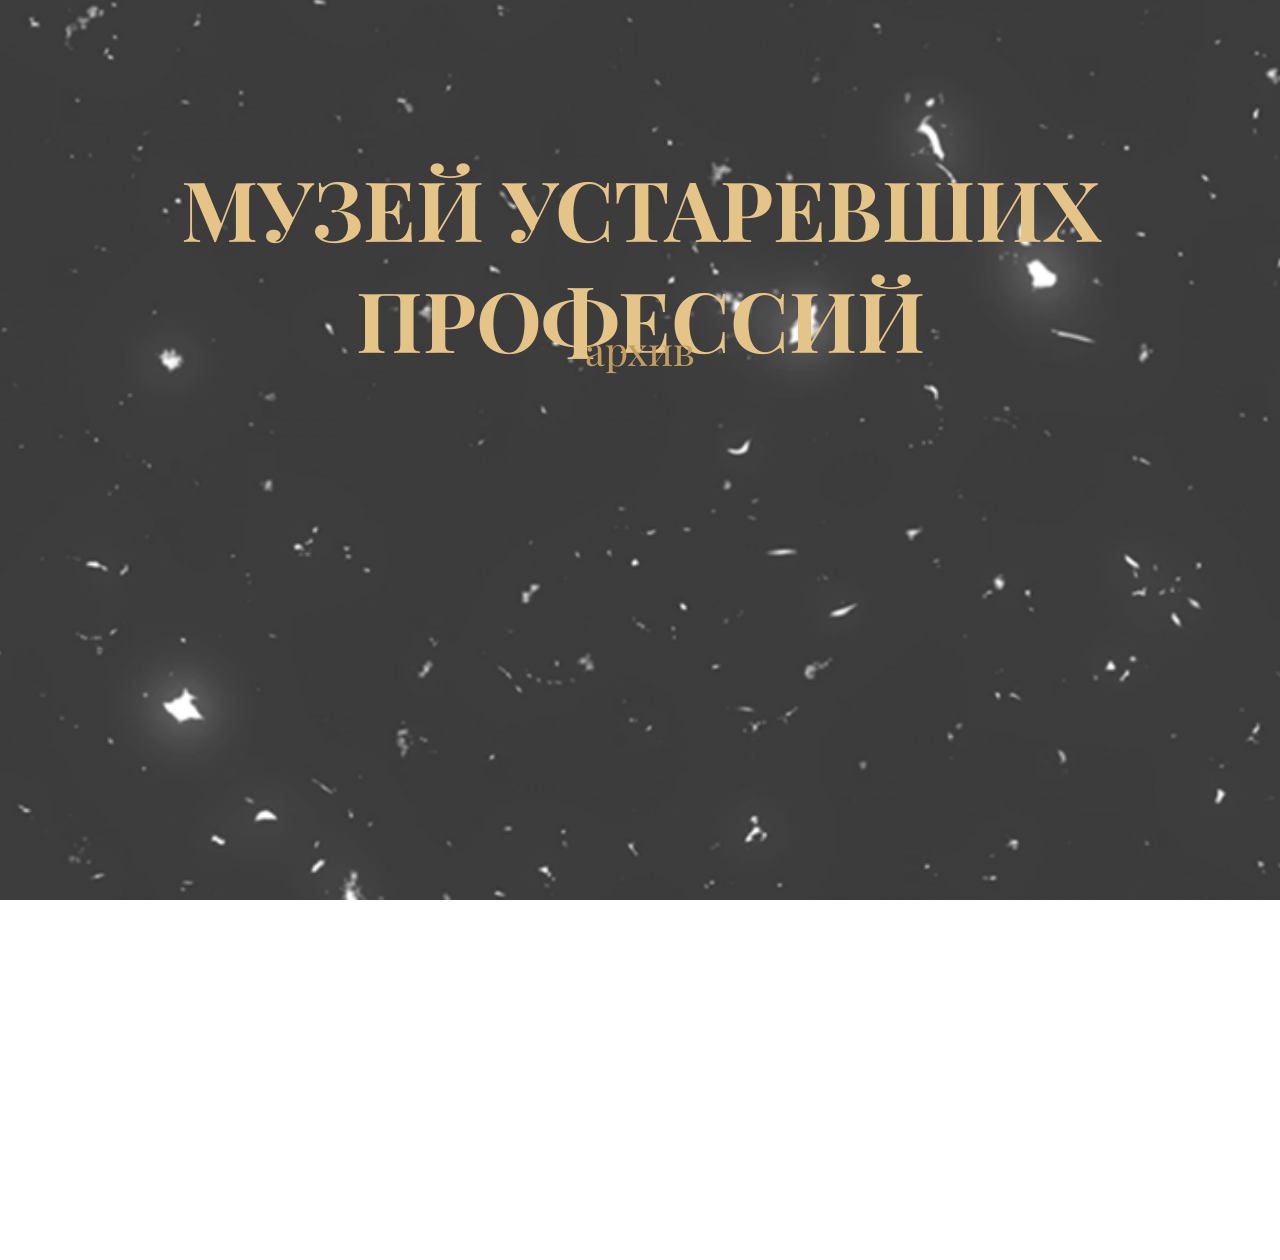
==== index.html @ 226f8fab "Add files via upload" ====
<!DOCTYPE html>
<html lang="en">
<head>
    <meta charset="UTF-8">
    <meta name="viewport" content="width=device-width, initial-scale=1.0">
    <title>МУП - Музей устаревших профессий</title>
    <link href="https://fonts.googleapis.com/css2?family=Lemon&family=Playfair+Display:ital,wght@0,400..900;1,400..900&display=swap" rel="stylesheet">
    <link rel="stylesheet" href="style.css">
</head>
<body>
        <div class="image-container">
            <img src="pomexi.png"Фото пейзажа">
            <div class="overlay"></div>
            <div class="image-text-top">МУЗЕЙ 
                УСТАРЕВШИХ ПРОФЕССИЙ<br></div>
            <div class="image-text">архив</div>
        </div>


</body>
</html>
---- style.css ----
* {
    padding: 0;
    margin: 0;
}

        body {
            margin: 0;
            min-height: 100vh;
            display: flex;
            justify-content: center;
            align-items: center;
            font-family: "Playfair Display", serif;
            background-image: url('bumaga.png');
            background-size: cover;
            background-position: center;
            background-attachment: fixed; 
            background-repeat: no-repeat;
        }

        .image-container {
            position: relative;
            display: inline-block;
            overflow: hidden;
            top: -40vh;
        }

        .image-container img {
            display: block;
            width: 100vw;
            height: 140vh;
            object-fit: cover;
            transition: transform 0.3s ease;
}



        .image-text {
            position: absolute;
            bottom: 40%;
            left: 0;
            right: 0;
            text-align: center;
            color: #C29F5F;
            font-size: 2.5rem;
            padding: 20px;
            
        }

        .image-text-top {
            position: absolute;
            top: 40%;
            left: 0;
            right: 0;
            text-align: center;
            color: #E5C488;
            font-size: 5.2rem;
            display: inline-block;
            width: fit-content;
            margin: 0 auto;
            padding: 8px 20px;
            font-weight: bold;
            
            
        }

        @keyframes fadeInUp {
            from {
                opacity: 0;
                transform: translateY(30px);
            }
            to {
                opacity: 1;
                transform: translateY(0);
            }
        }
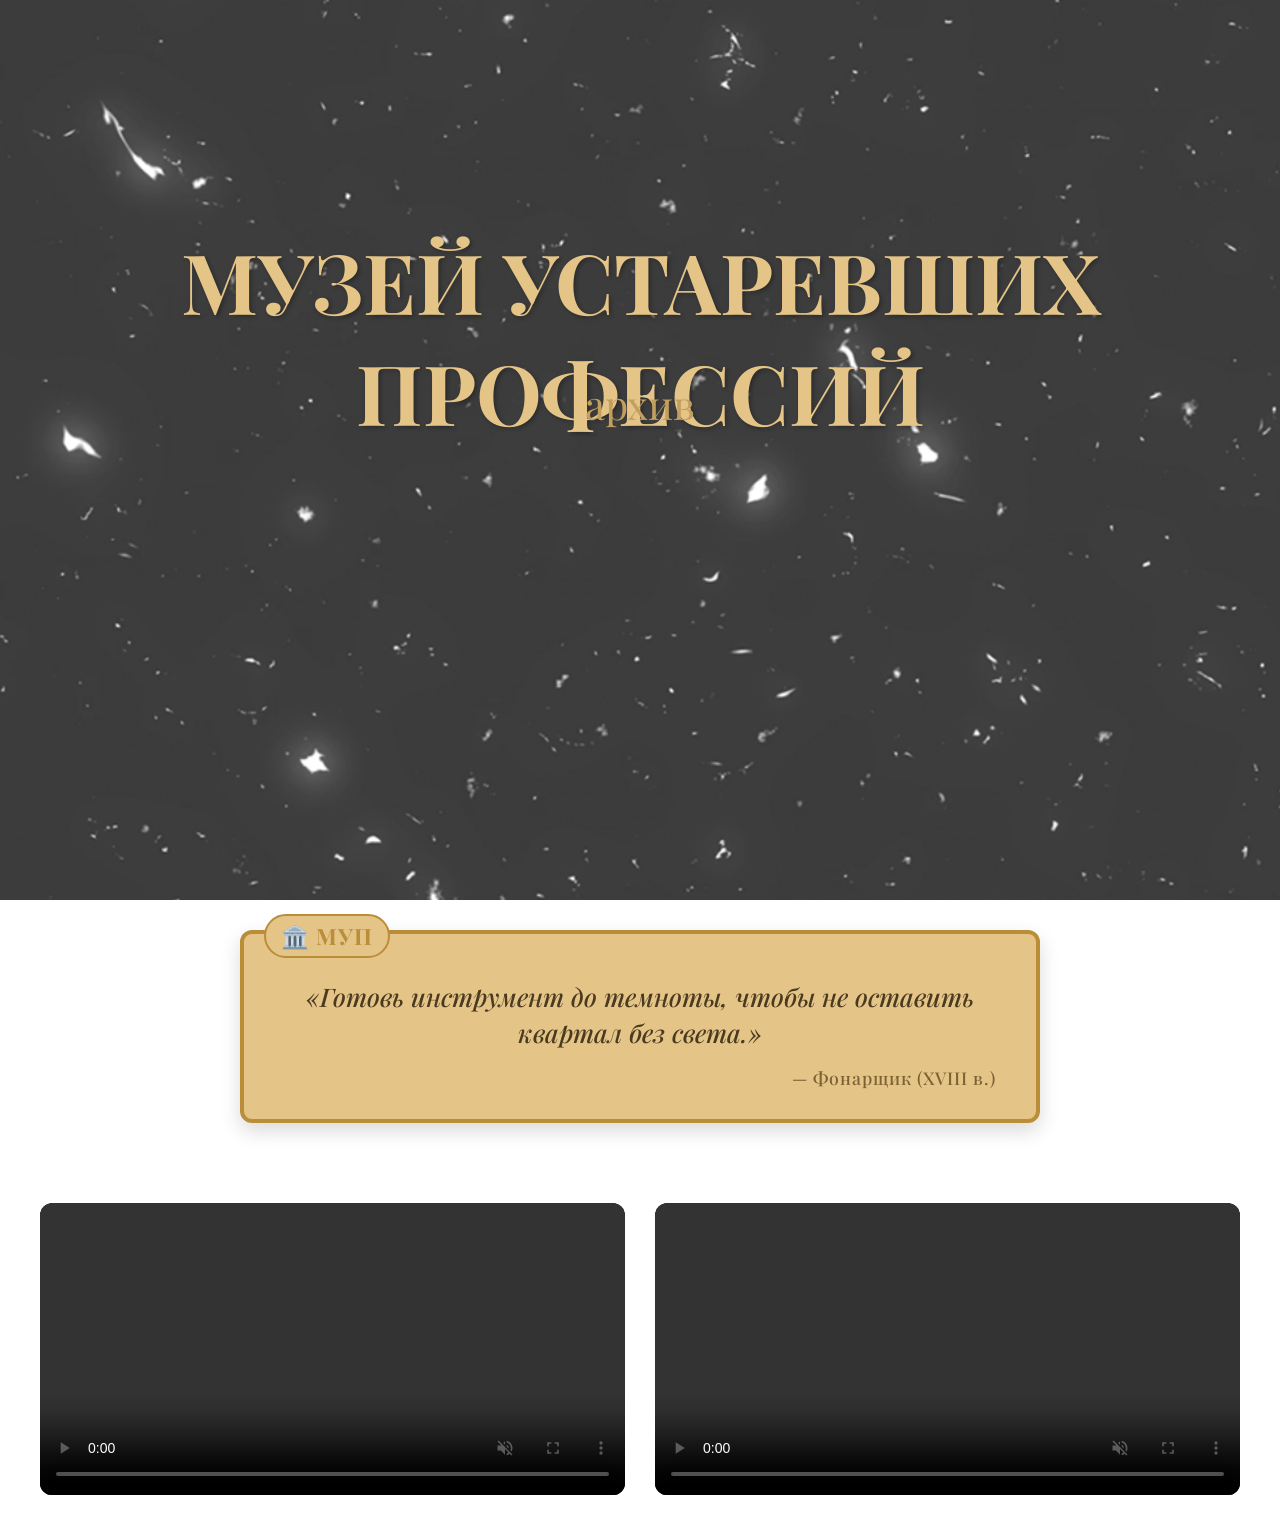
==== commit 3d955ce3: "Add files via upload 15.04" ====
--- a/index.html
+++ b/index.html
@@ -8,14 +8,40 @@
     <link rel="stylesheet" href="style.css">
 </head>
 <body>
+        <div class="main-container">
         <div class="image-container">
-            <img src="pomexi.png"Фото пейзажа">
+            <img src="pomexi.png" alt="фото помехов">
             <div class="overlay"></div>
             <div class="image-text-top">МУЗЕЙ 
                 УСТАРЕВШИХ ПРОФЕССИЙ<br></div>
             <div class="image-text">архив</div>
         </div>
 
+        <div class="quote-wrapper">
+    <div class="quote-block" id="quoteBlock">
+    <div class="quote-logo">🏛️ МУП</div>
+    <div class="quote-text" id="quoteText"></div>
+    <div class="quote-author" id="quoteAuthor"></div>
+    </div>
+        </div>
+        </div>
 
+    <div class="videos-container">
+        <div class="video-item">
+            <video controls autoplay muted loop>
+                <source src="video1.mp4" type="video/mp4">
+                Ваш браузер не поддерживает видео
+            </video>
+        </div>
+
+        <div class="video-item">
+            <video controls autoplay muted loop>
+                <source src="video2.mp4" type="video/mp4">
+                Ваш браузер не поддерживает видео
+            </video>
+        </div>
+    </div>
+
+        <script src="citata.js"></script>
 </body>
 </html>
--- a/style.css
+++ b/style.css
@@ -1,13 +1,14 @@
-* {
-    padding: 0;
-    margin: 0;
-}
+        * {
+            padding: 0;
+            margin: 0;
+            box-sizing: border-box;
+        }
 
         body {
             margin: 0;
             min-height: 100vh;
             display: flex;
-            justify-content: center;
+            flex-direction: column; 
             align-items: center;
             font-family: "Playfair Display", serif;
             background-image: url('bumaga.png');
@@ -17,50 +18,182 @@
             background-repeat: no-repeat;
         }
 
+        .content-wrapper {
+            width: 100%;
+            max-width: 1400px;
+            margin: 0 auto;
+            padding: 20px;
+        }
+
         .image-container {
             position: relative;
-            display: inline-block;
+            width: 100%;
             overflow: hidden;
-            top: -40vh;
+            margin-bottom: 20px; 
         }
 
         .image-container img {
             display: block;
-            width: 100vw;
-            height: 140vh;
+            width: 100%;
+            height: auto;
+            min-height: 100vh;
             object-fit: cover;
             transition: transform 0.3s ease;
-}
-
-
+        }
 
         .image-text {
             position: absolute;
-            bottom: 40%;
+            bottom: 50%;
             left: 0;
             right: 0;
             text-align: center;
             color: #C29F5F;
             font-size: 2.5rem;
             padding: 20px;
-            
         }
 
         .image-text-top {
             position: absolute;
-            top: 40%;
+            top: 25%;
             left: 0;
             right: 0;
             text-align: center;
             color: #E5C488;
             font-size: 5.2rem;
-            display: inline-block;
-            width: fit-content;
-            margin: 0 auto;
-            padding: 8px 20px;
             font-weight: bold;
+            text-shadow: 2px 2px 4px rgba(0,0,0,0.3);
+        }
+
+        .quote-wrapper {
+            display: flex;
+            justify-content: center;
+            align-items: center;
+            width: 100%;
+            margin: 30px auto; 
+        }
+
+        .quote-block {
+            background-color: #E5C488;
+            border: 3pt solid #BA8D39;
+            border-radius: 12px;
+            padding: 30px 40px;
+            width: 90%;
+            max-width: 800px;
+            position: relative;
+            box-shadow: 0 8px 20px rgba(0,0,0,0.15);
+            transition: all 0.3s ease;
+        }
+
+        .quote-logo {
+            position: absolute;
+            top: -20px;
+            left: 20px;
+            background-color: #E5C488;
+            padding: 5px 15px;
+            border-radius: 30px;
+            font-size: 1.4rem;
+            font-weight: bold;
+            color: #BA8D39;
+            font-family: "Playfair Display", serif;
+            letter-spacing: 1px;
+            border: 2pt solid #BA8D39;
+            white-space: nowrap;
+        }
+
+        .quote-text {
+            font-size: 1.6rem;
+            line-height: 1.4;
+            color: #4a3a1f;
+            text-align: center;
+            font-style: italic;
+            font-weight: 500;
+            margin: 15px 0 10px 0;
+            font-family: "Playfair Display", serif;
+        }
+
+        .quote-author {
+            text-align: right;
+            font-size: 1.1rem;
+            color: #7a6233;
+            margin-top: 15px;
+            font-weight: 500;
+            letter-spacing: 1px;
+        }
+
+        .videos-container {
+            display: flex;
+            gap: 30px;
+            justify-content: center;
+            margin: 50px auto 40px;
+            width: 100%;
+            max-width: 1200px;
+            flex-wrap: wrap;
+        }
+
+        .video-item {
+            flex: 1;
+            min-width: 280px;
+            background: rgba(0,0,0,0.05);
+            border-radius: 12px;
+            overflow: hidden;
+            backdrop-filter: blur(2px);
+            transition: transform 0.3s ease;
+        }
+
+        .video-item:hover {
+            transform: translateY(-5px);
+        }
+
+        .video-item video {
+            width: 100%;
+            height: auto;
+            display: block;
+            border-radius: 12px 12px 0 0;
+            background: #000;
+        }
+
+        .video-caption {
+            text-align: center;
+            padding: 12px;
+            font-size: 1rem;
+            color: #4a3a1f;
+            background: rgba(229, 196, 136, 0.3);
+            font-weight: 500;
+            border-top: 1px solid #BA8D39;
+        }
+
+        @media (max-width: 768px) {
+            .image-text-top {
+                font-size: 2.5rem;
+                top: 20%;
+            }
+            .image-text {
+                font-size: 1.5rem;
+                bottom: 15%;
+            }
+            .quote-block {
+                padding: 25px 20px;
+                width: 95%;
+            }
+            .quote-text {
+                font-size: 1.2rem;
+            }
+            .quote-logo {
+                font-size: 1rem;
+                top: -15px;
+                left: 15px;
+                padding: 3px 10px;
+            }
             
+            .videos-container {
+                flex-direction: column;
+                gap: 20px;
+                margin: 30px auto;
+            }
             
+            .video-item {
+                min-width: auto;
+            }
         }
 
         @keyframes fadeInUp {
@@ -72,5 +205,4 @@
                 opacity: 1;
                 transform: translateY(0);
             }
-        }
-      +        }
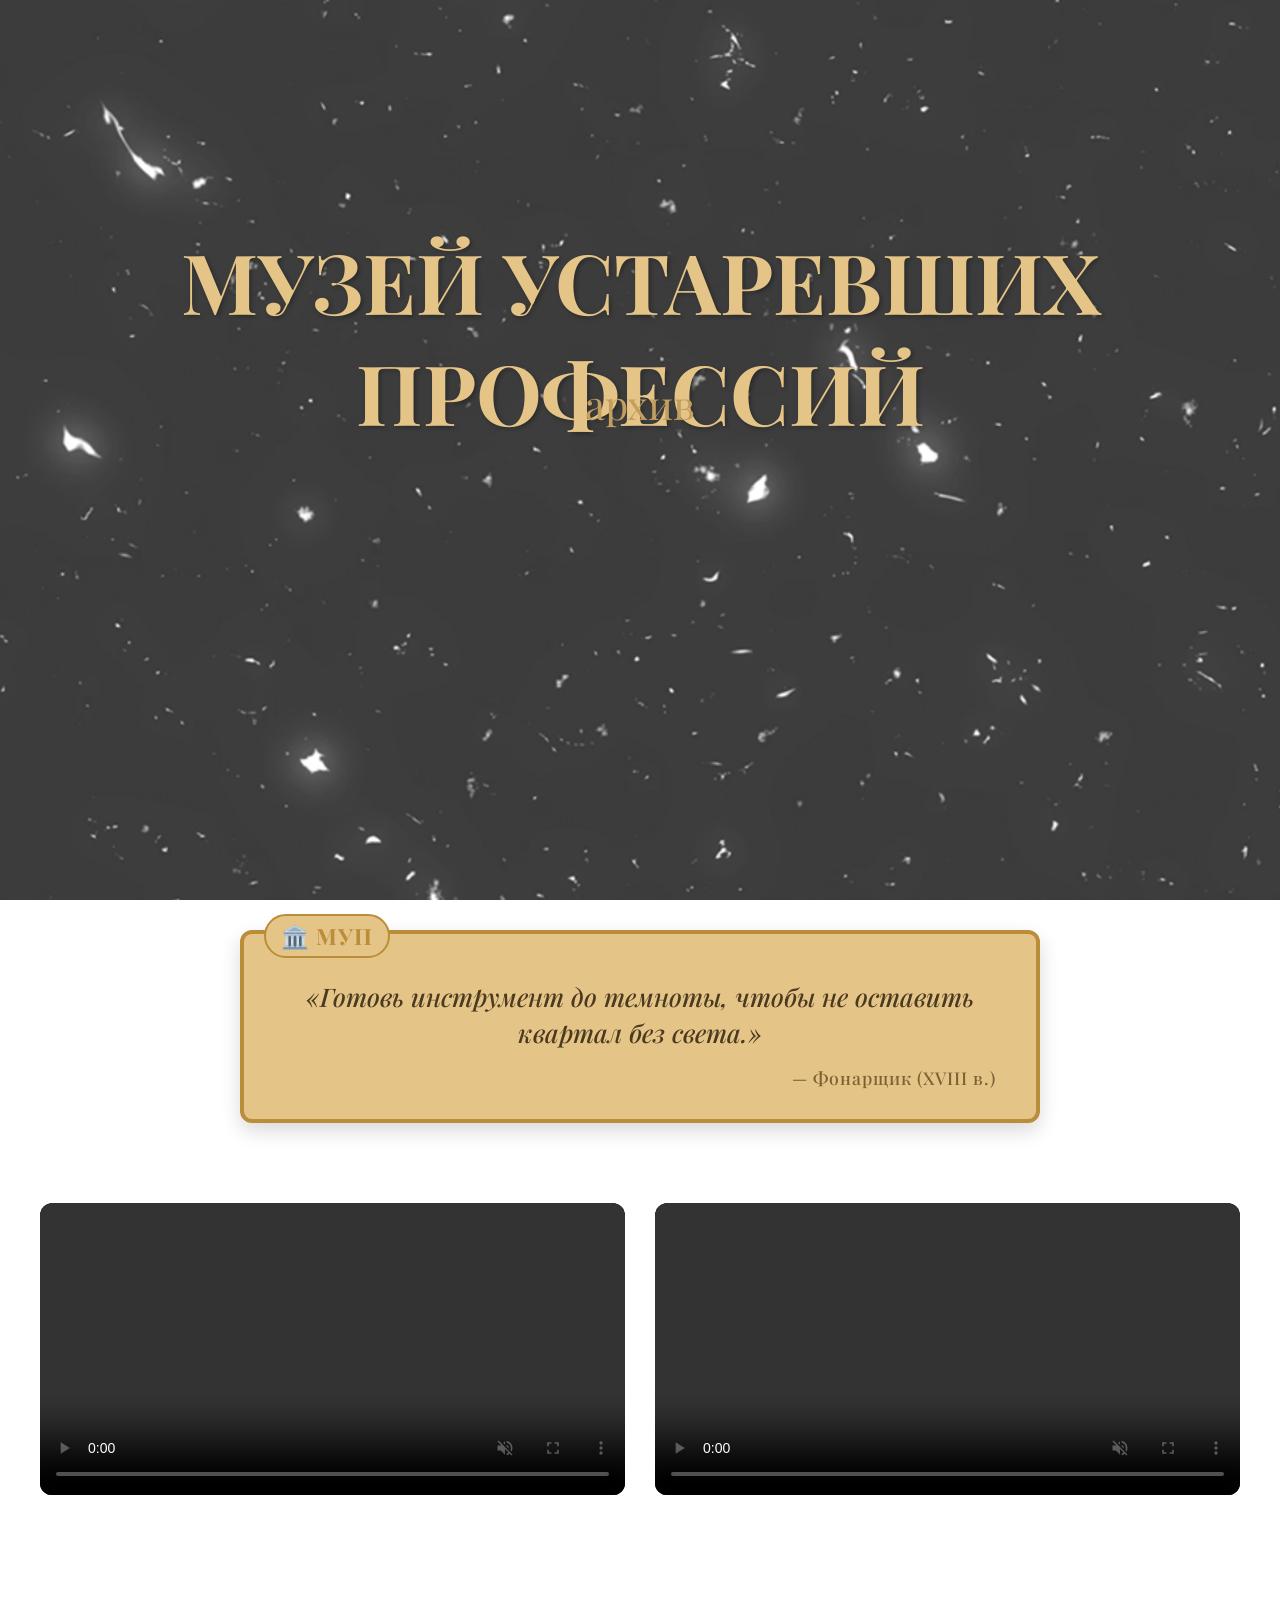
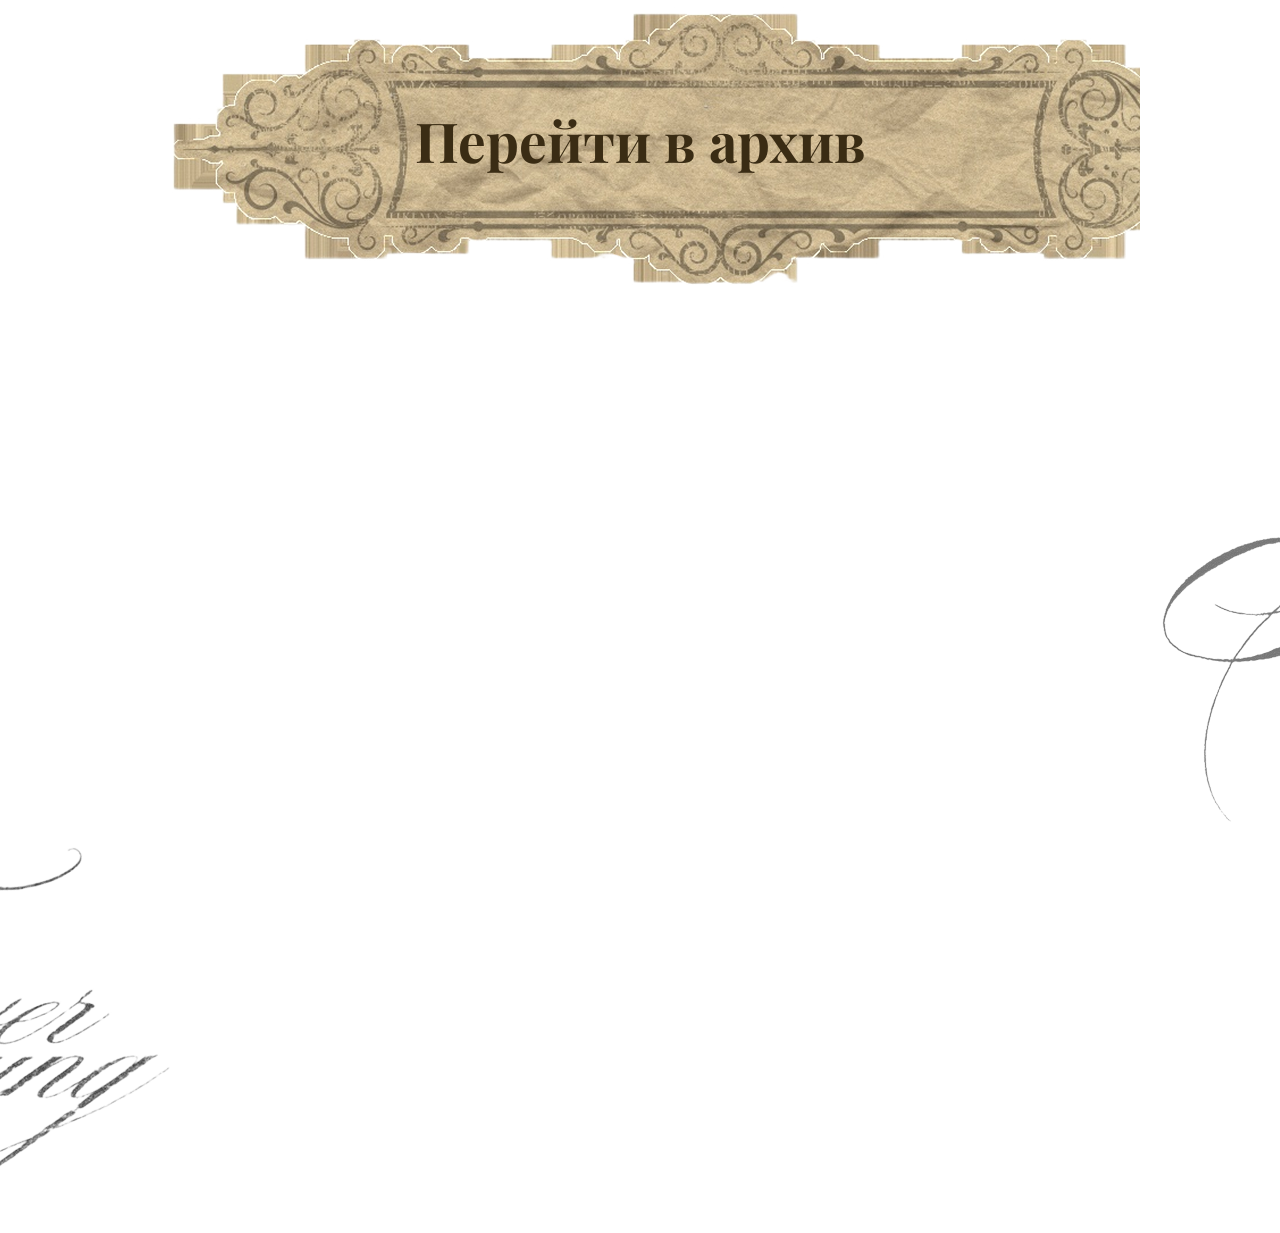
==== commit f574c256: "Add files via upload" ====
--- a/index.html
+++ b/index.html
@@ -30,18 +30,21 @@
         <div class="video-item">
             <video controls autoplay muted loop>
                 <source src="video1.mp4" type="video/mp4">
-                Ваш браузер не поддерживает видео
             </video>
         </div>
 
         <div class="video-item">
             <video controls autoplay muted loop>
                 <source src="video2.mp4" type="video/mp4">
-                Ваш браузер не поддерживает видео
             </video>
         </div>
     </div>
 
+    <button type="button" class="button1"><h1>Перейти в архив</h1></button>
+
+    <img src="soul.png" alt="надпись Soul" class="soul">
+      <img src="FY.png" alt="надпись Forever Young" class="FY">
+
         <script src="citata.js"></script>
 </body>
 </html>
--- a/style.css
+++ b/style.css
@@ -205,4 +205,33 @@
                 opacity: 1;
                 transform: translateY(0);
             }
+        }
+
+        .button1 {
+            background-image: url('knopka1.png');
+            display: flex;
+            justify-content: center;
+            align-items: center;
+            width: 111vh;
+            height: 400px;
+            margin: 30px auto; 
+            border: none;
+            background-color: #ba8d3900;
+        }
+
+        .button1 h1 {
+            font-size: 55px;
+            font-family: "Playfair Display", serif;
+            margin-bottom: 50px;
+            color: #3A2C14;
+        }
+
+        .soul {
+        position: relative;
+        left: 20cm;   
+        }
+
+        .FY {
+         position: relative;
+        right: 20cm;    
         }
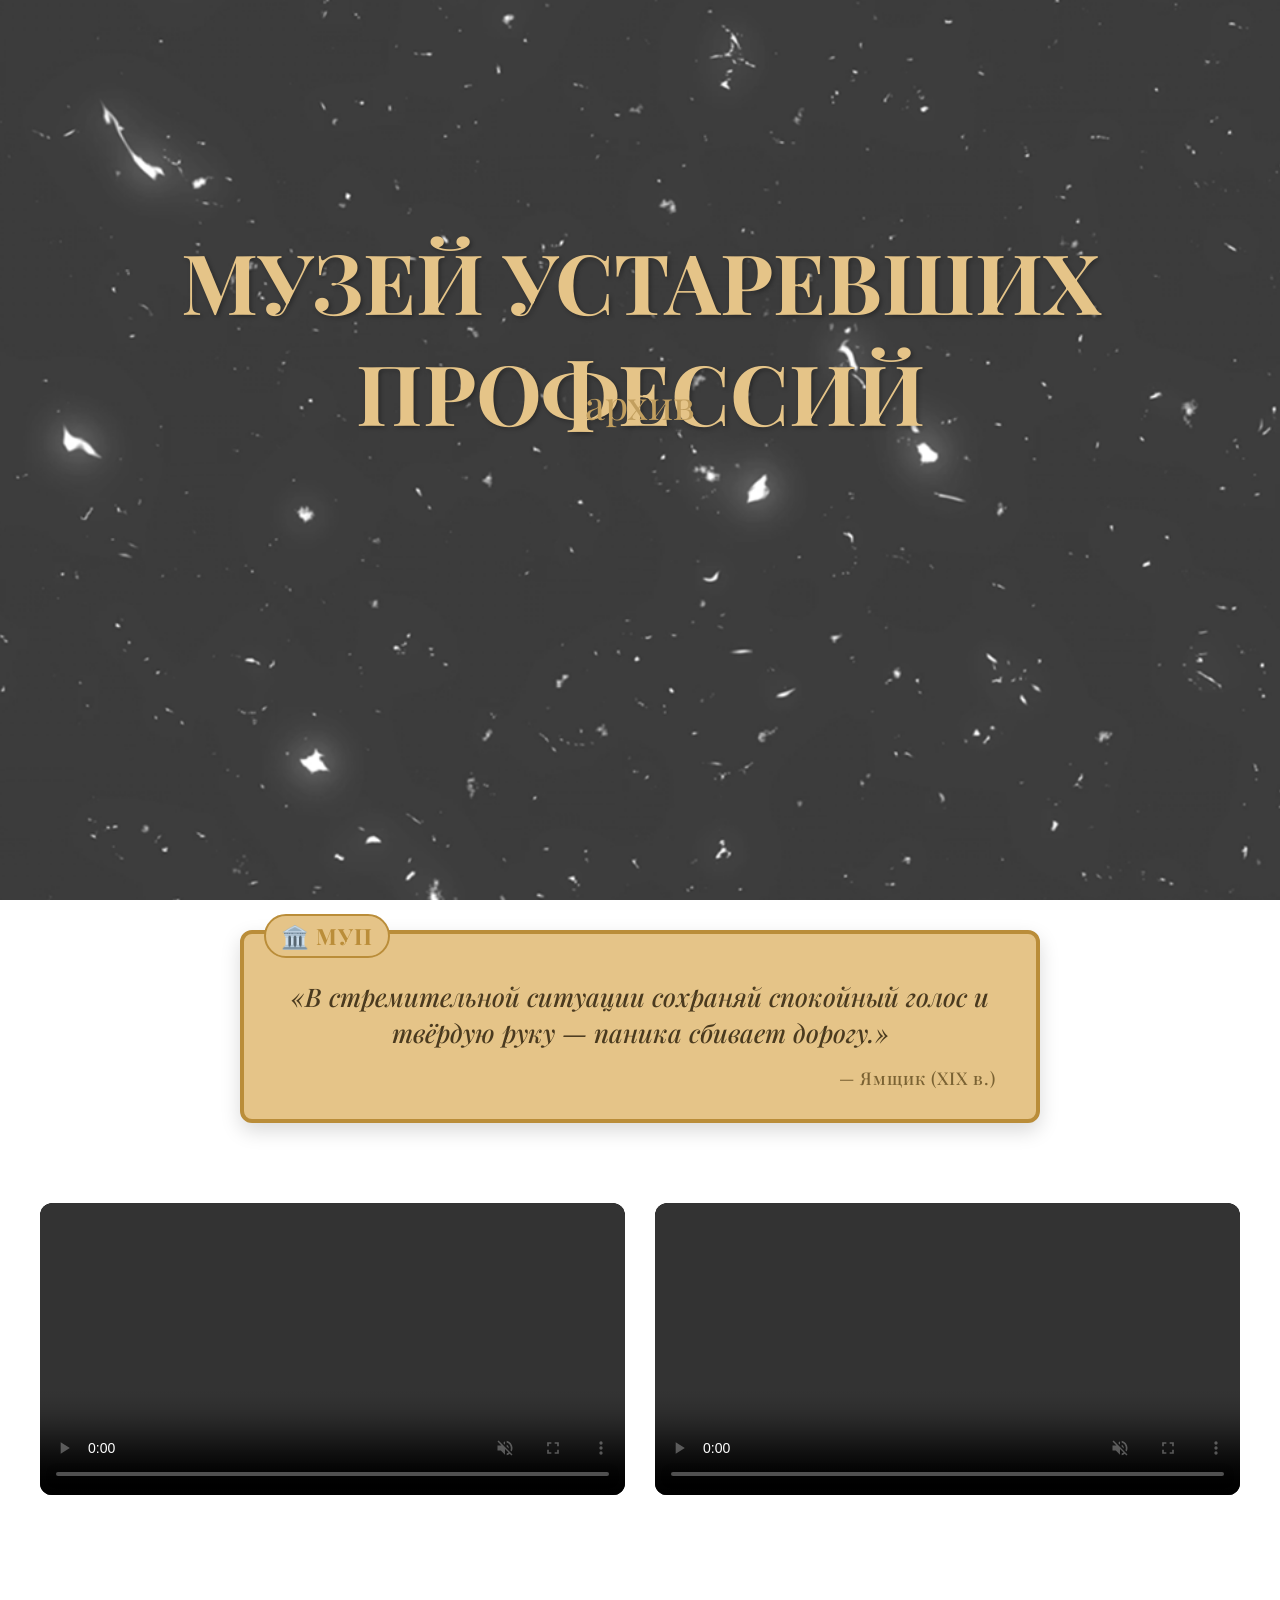
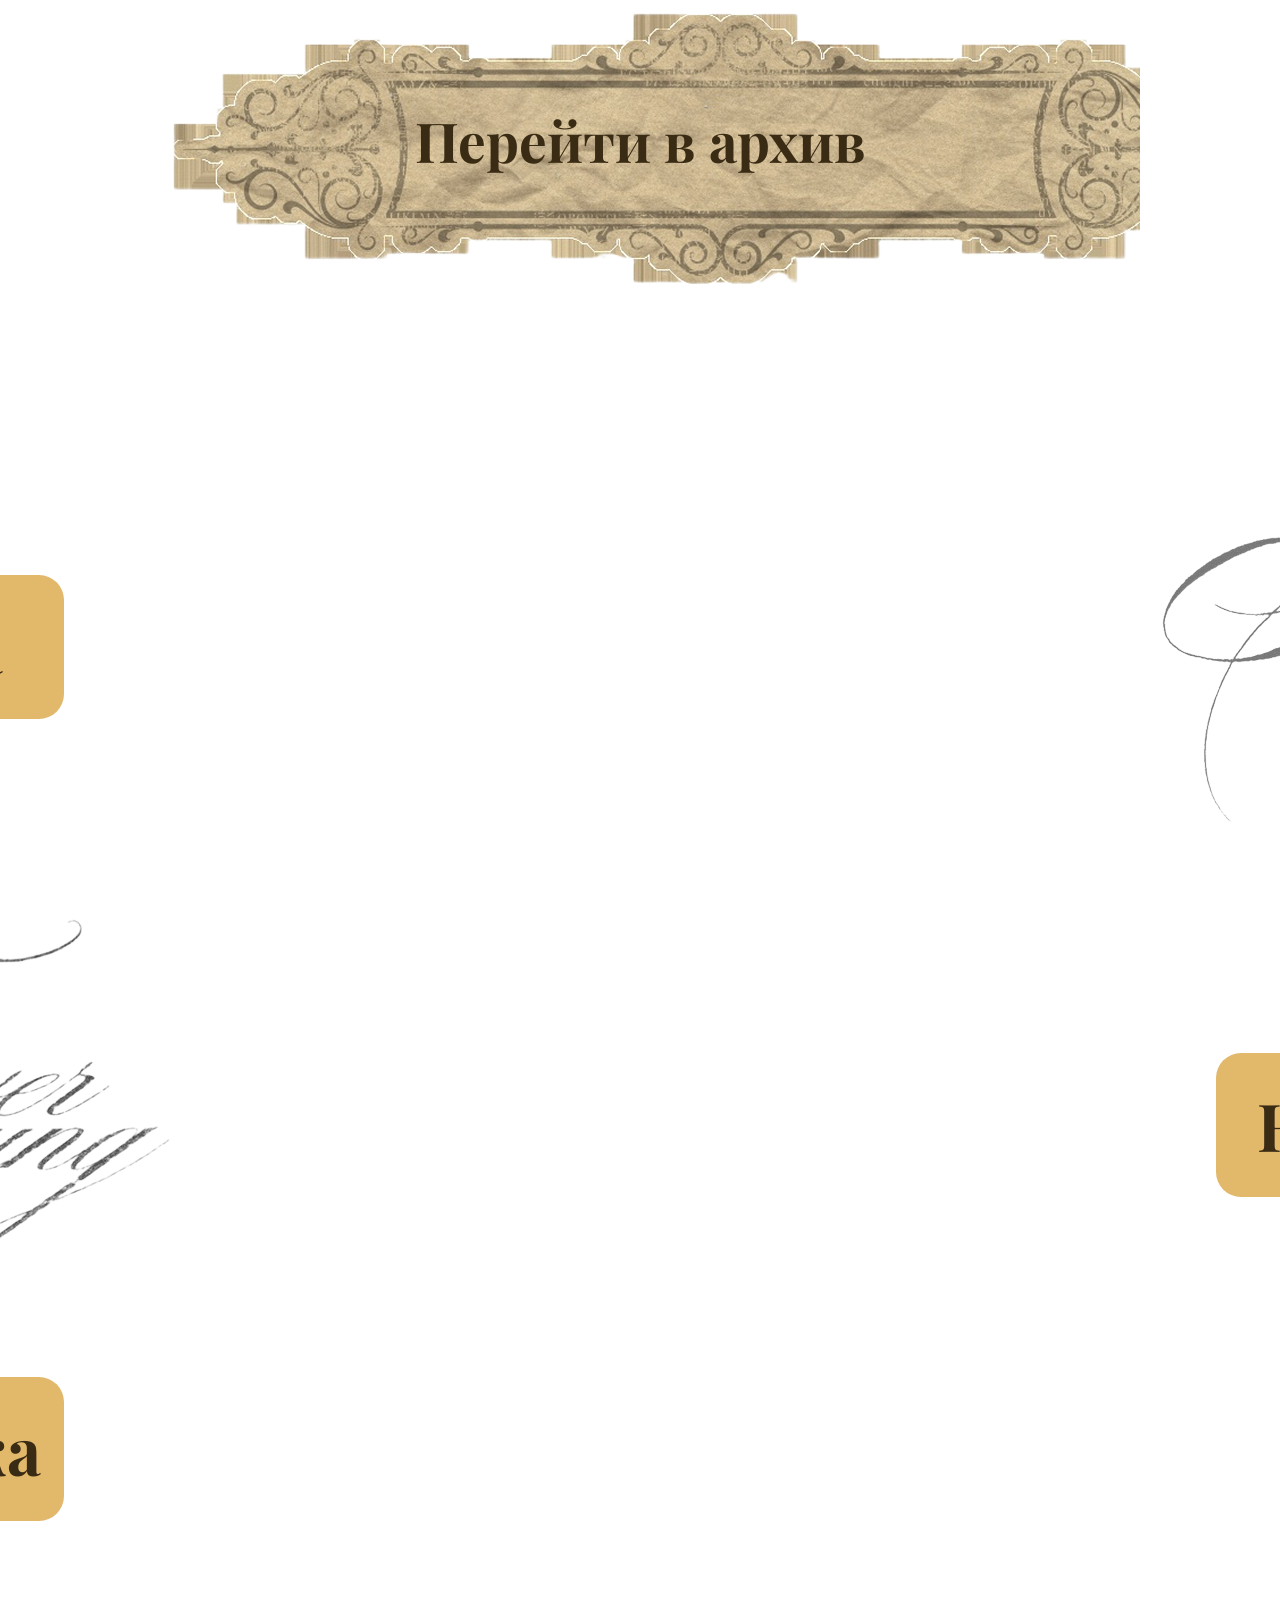
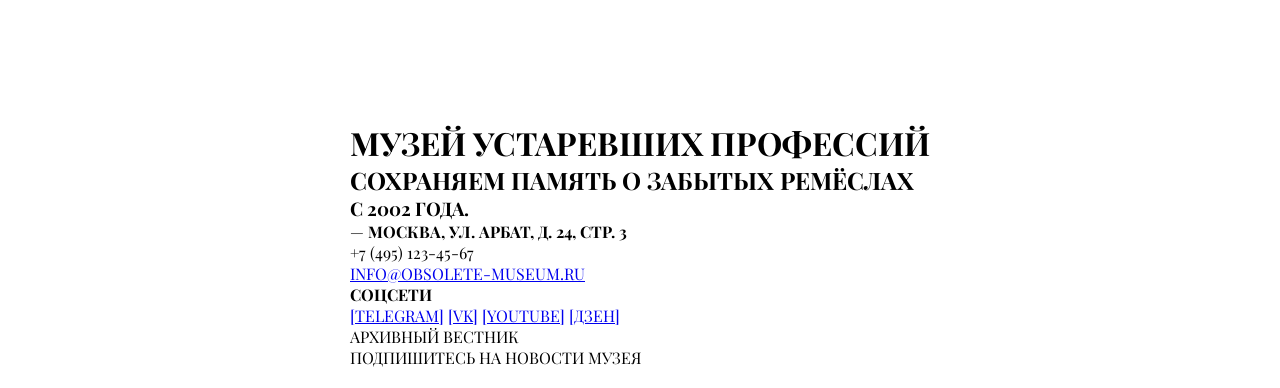
==== commit aa81f4b1: "Add files via upload" ====
--- a/index.html
+++ b/index.html
@@ -43,8 +43,51 @@
     <button type="button" class="button1"><h1>Перейти в архив</h1></button>
 
     <img src="soul.png" alt="надпись Soul" class="soul">
-      <img src="FY.png" alt="надпись Forever Young" class="FY">
+    <button type="button" class="button2"><h1>Афиша</h1></button>
+    <img src="FY.png" alt="надпись Forever Young" class="FY">
+    <button type="button" class="button3"><h1>Новости</h1></button>
+    <button type="button" class="button4"><h1>Подписка</h1></button>
 
-        <script src="citata.js"></script>
+    <footer>
+     <div class="museum-hero">
+    <div class="content-wrapper">
+      <div class="columns-layout">
+  
+        <div class="col-left">
+          <h1>МУЗЕЙ УСТАРЕВШИХ ПРОФЕССИЙ</h1>
+          <h2>СОХРАНЯЕМ ПАМЯТЬ О ЗАБЫТЫХ РЕМЁСЛАХ</h2>
+          <h3>С 2002 ГОДА.</h3>
+          
+          <div class="contact-block">
+
+            <div class="contact-item addr-line">
+              <span class="addr-dash">—</span> 
+              <strong class="addr-bold">МОСКВА, УЛ. АРБАТ, Д. 24, СТР. 3</strong>
+            </div>
+            <div class="contact-item">+7 (495) 123-45-67</div>
+            <div class="contact-item">
+              <a href="mailto:INFO@OBSOLETE-MUSEUM.RU">INFO@OBSOLETE-MUSEUM.RU</a>
+            </div>
+          </div>
+
+        <div class="col-right">
+          <h4>СОЦСЕТИ</h4>
+          <div class="social-grid">
+            <a href="#" class="social-link">[TELEGRAM]</a>
+            <a href="#" class="social-link">[VK]</a>
+            <a href="#" class="social-link">[YOUTUBE]</a>
+            <a href="#" class="social-link">[ДЗЕН]</a>
+          </div>
+          
+          <div class="archive-block">
+            <div class="archive-title">АРХИВНЫЙ ВЕСТНИК</div>
+            <div class="subscribe-text">ПОДПИШИТЕСЬ НА НОВОСТИ МУЗЕЯ</div>
+          </div>
+        </div>
+      </div>
+    </div>
+  </div>
+    </footer> 
+    <script src="citata.js"></script>
 </body>
 </html>
--- a/style.css
+++ b/style.css
@@ -234,4 +234,152 @@
         .FY {
          position: relative;
         right: 20cm;    
+        }
+
+        .button2 {
+            position: relative;
+            right: 20cm;
+            width: 40vh;
+            height: 16vh;
+            border: none;
+            background-color: #E2B86B;
+            border-radius: 25px;
+            margin-top: -28vh;
+            margin-bottom: 20vh;
+        }
+
+        .button2 h1 {
+            font-size: 66px;
+            font-family: "Playfair Display", serif;
+            color: #3A2C14;
+        }
+
+        .button3 {
+            position: relative;
+            Left: 20cm;
+            width: 40vh;
+            height: 16vh;
+            border: none;
+            background-color: #E2B86B;
+            border-radius: 25px;
+            margin-top: -28vh;
+            margin-bottom: 20vh;
+        }
+
+        .button3 h1 {
+            font-size: 66px;
+            font-family: "Playfair Display", serif;
+            color: #3A2C14;
+        }
+
+        .button4 {
+            position: relative;
+            right: 20cm;
+            width: 40vh;
+            height: 16vh;
+            border: none;
+            background-color: #E2B86B;
+            border-radius: 25px;
+            margin-bottom: 20vh;
+        }
+
+        .button4 h1 {
+            font-size: 66px;
+            font-family: "Playfair Display", serif;
+            color: #3A2C14;
+        }
+
+        /* подвал доделать */
+        .footer {
+            position: relative;
+            width: 100vw;
+            height: 50vh;
+            background-image: url('podval.png');
+            background-size: cover;      
+            background-position: center;
+            background-repeat: no-repeat;
+            margin-top: auto;
+        }
+
+       
+        .footer-grid {
+            display: grid;
+            grid-template-columns: 1fr 1fr;
+            gap: 40px;
+            margin-bottom: 50px;
+        }
+
+        
+        .left-col .museum-title {
+            margin-bottom: 30px;
+        }
+        .left-col h1 {
+            font-size: 38px;
+            font-weight: bold;
+            letter-spacing: 3px;
+            text-transform: uppercase;
+            color: #2C2210;
+            margin-bottom: 15px;
+        }
+        .left-col h2 {
+            font-size: 24px;
+            font-weight: normal;
+            font-style: italic;
+            color: #3A2C14;
+            margin-bottom: 10px;
+        }
+        .left-col h3 {
+            font-size: 20px;
+            font-weight: normal;
+            color: #4A3A1A;
+            margin-bottom: 35px;
+        }
+        .contacts {
+            font-size: 18px;
+            line-height: 1.8;
+            color: #2C2210;
+        }
+        .contacts p {
+            margin: 8px 0;
+        }
+        
+        .right-col .social-links {
+            margin-bottom: 30px;
+            font-size: 20px;
+            font-weight: bold;
+            letter-spacing: 1px;
+            color: #2C2210;
+            border-bottom: 1px solid #8B7355;
+            display: inline-block;
+            padding-bottom: 8px;
+            margin-bottom: 20px;
+        }
+        .right-col .social-item {
+            font-size: 18px;
+            margin: 15px 0;
+            color: #3A2C14;
+        }
+        .right-col .social-item strong {
+            font-weight: bold;
+            color: #2C2210;
+        }
+        .newsletter {
+            margin-top: 30px;
+            font-size: 18px;
+            font-style: italic;
+            background: rgba(139, 115, 85, 0.15);
+            padding: 15px 20px;
+            border-left: 4px solid #8B7355;
+        }
+        .newsletter p {
+            margin: 5px 0;
+        }
+
+        .copyright {
+            text-align: center;
+            border-top: 1px solid #8B7355;
+            padding-top: 30px;
+            font-size: 14px;
+            letter-spacing: 1px;
+            color: #2C2210;
         }
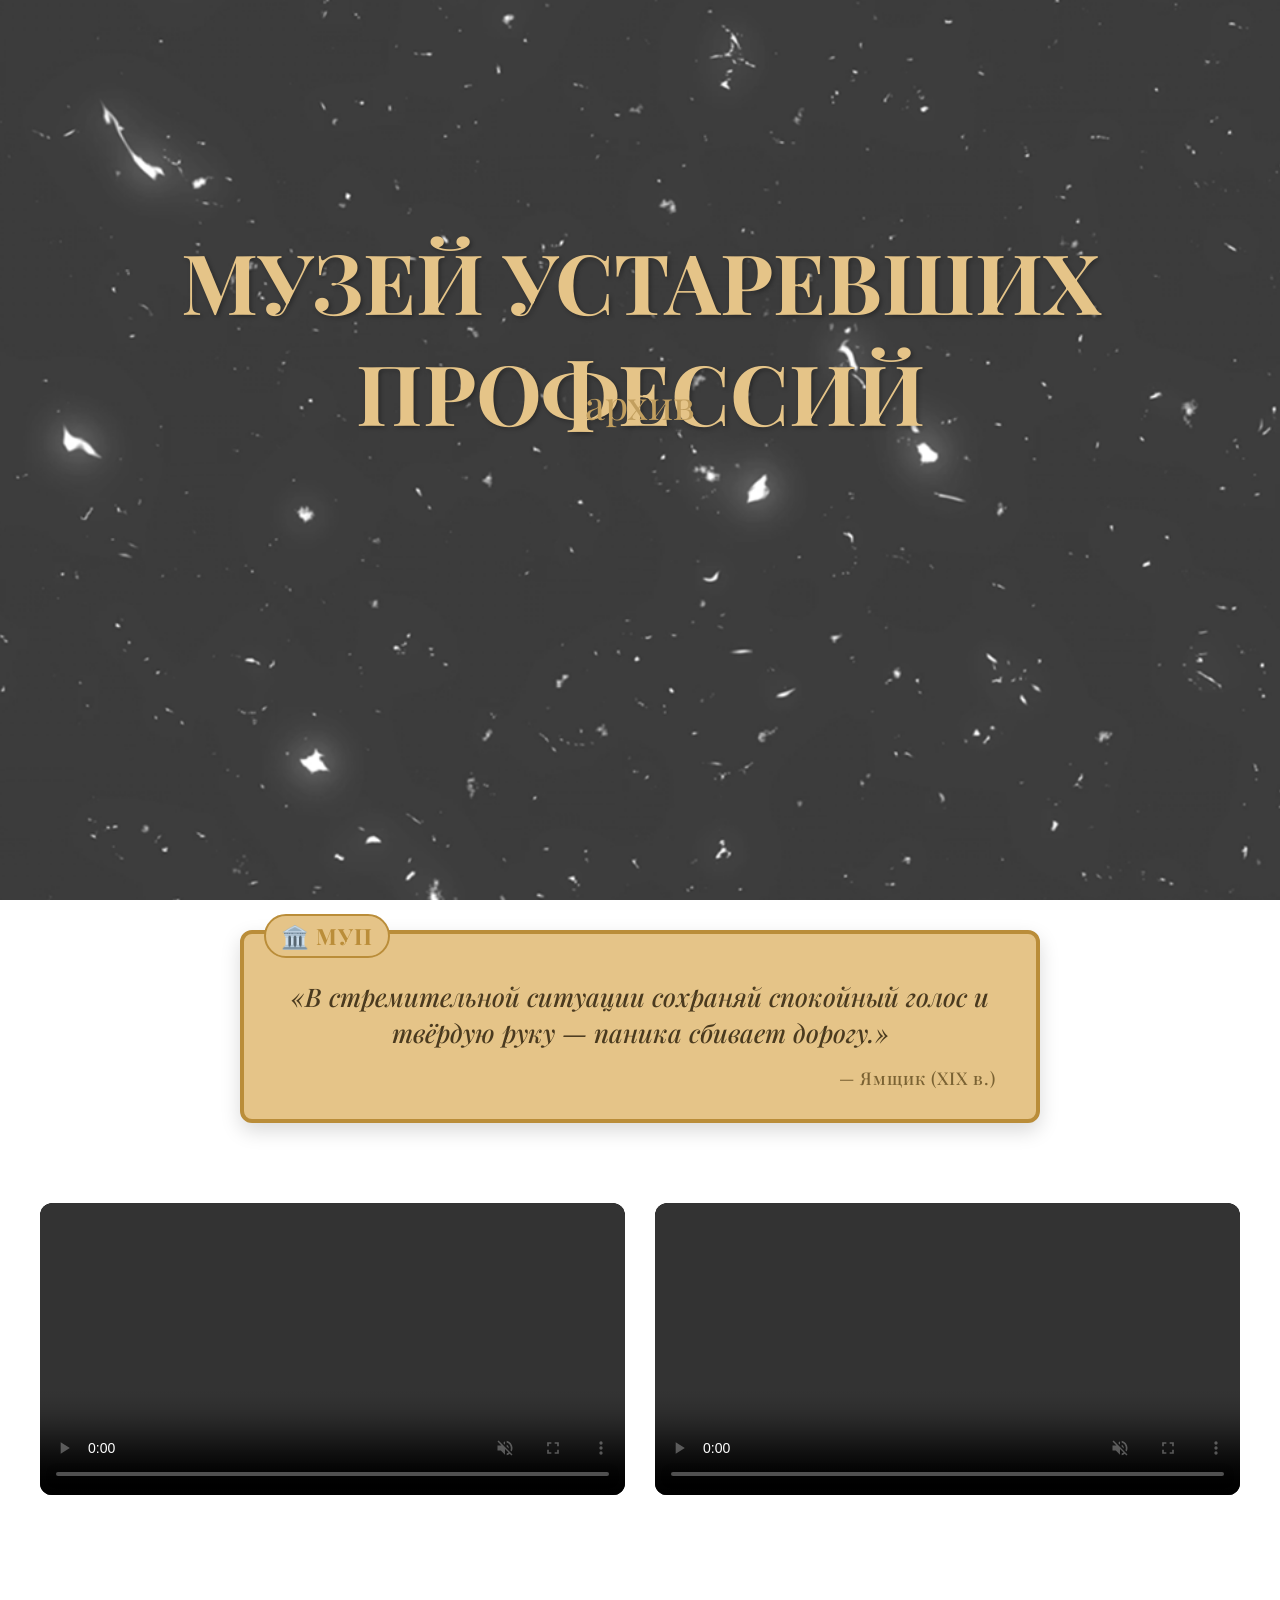
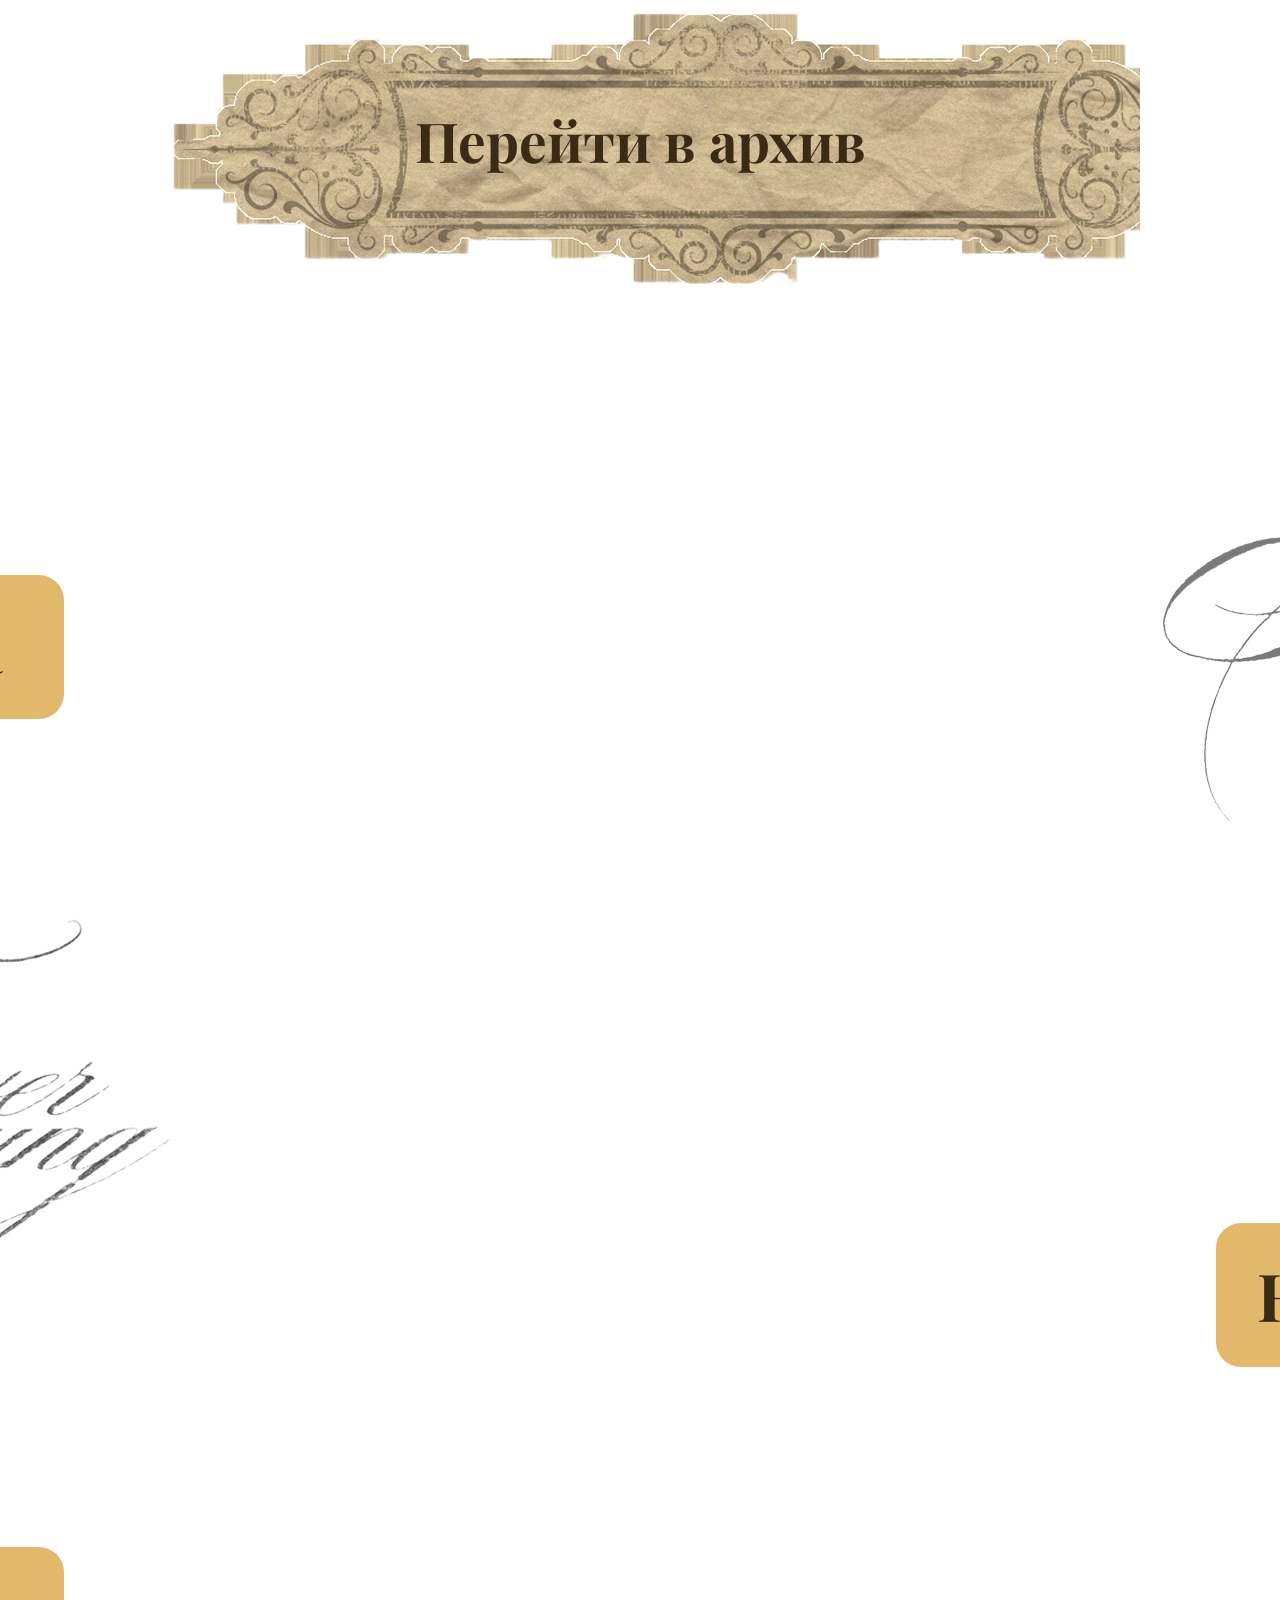
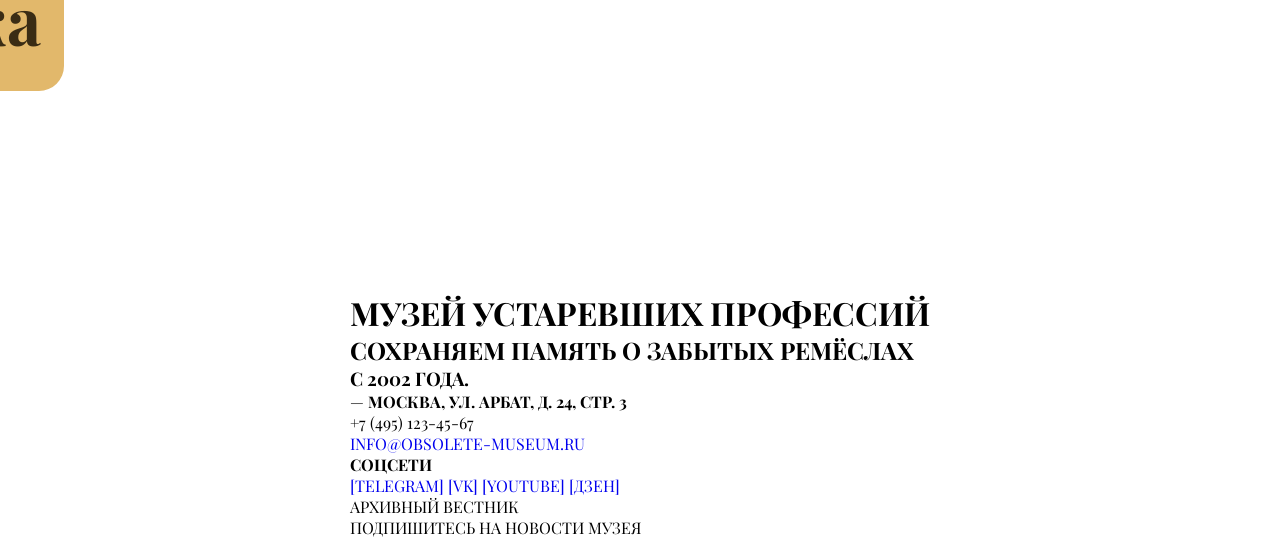
==== commit 94906b11: "Add files via upload" ====
--- a/index.html
+++ b/index.html
@@ -6,6 +6,8 @@
     <title>МУП - Музей устаревших профессий</title>
     <link href="https://fonts.googleapis.com/css2?family=Lemon&family=Playfair+Display:ital,wght@0,400..900;1,400..900&display=swap" rel="stylesheet">
     <link rel="stylesheet" href="style.css">
+     <link rel="stylesheet" href="cursor.css">
+       <link rel="stylesheet" href="podpiska.css">
 </head>
 <body>
         <div class="main-container">
@@ -40,13 +42,74 @@
         </div>
     </div>
 
+<a href="arxiv.html">
     <button type="button" class="button1"><h1>Перейти в архив</h1></button>
+</a>
 
     <img src="soul.png" alt="надпись Soul" class="soul">
-    <button type="button" class="button2"><h1>Афиша</h1></button>
+    <!-- МОДАЛЬНОЕ ОКНО -->
+    <button type="button" class="button2">
+        <h1>Афиша</h1>
+    </button>
+
+    <div id="afishaModal" class="modal">
+        <div class="modal-content">
+            <span class="close-modal">&times;</span>
+            <div class="modal-title">АФИША</div>
+
+            <div class="poster-list">
+                <div class="poster-item">
+                    <img src="af1.png" alt="Афиша событие 1">
+                </div>
+                <div class="poster-item">
+                    <img src="af2.png" alt="Афиша событие 2">
+                </div>
+                <div class="poster-item">
+                    <img src="af3.png" alt="Афиша событие 3">
+                </div>
+            </div>
+        </div>
+    </div>
     <img src="FY.png" alt="надпись Forever Young" class="FY">
+
+    <a href="novosti.html">
     <button type="button" class="button3"><h1>Новости</h1></button>
-    <button type="button" class="button4"><h1>Подписка</h1></button>
+    </a>
+
+    <!-- МОДАЛКА 2 -->
+<button type="button" class="button4"><h1>Подписка</h1></button>
+
+<div id="subscribeModal" class="modal-subscribe">
+    <div class="modal-subscribe-content">
+        <span class="close-subscribe">&times;</span>
+        <h2>ПОДПИСКА<br><span style="font-size: 1rem;">на новости</span></h2>
+
+
+        <div class="progress-wrapper">
+            <div class="progress-label">
+                <span id="progressPercent">0%</span>
+            </div>
+            <div class="progress-bar-bg">
+                <div class="progress-fill" id="progressFill"></div>
+            </div>
+        </div>
+
+        <div class="form-group">
+            <label>ВАШЕ ИМЯ</label>
+            <input type="text" id="subName" placeholder="Иван Петрович">
+            <div class="error-message" id="nameError"></div>
+        </div>
+
+        <div class="form-group">
+            <label>ПОЧТА</label>
+            <input type="email" id="subEmail" placeholder="example@mail.ru">
+            <div class="error-message" id="emailError"></div>
+        </div>
+
+        <button class="subscribe-btn" id="submitSubscribe">ПОДПИСАТЬСЯ</button>
+        <div id="formSuccessMessage" style="margin-top: 12px;"></div>
+    </div>
+</div>
 
     <footer>
      <div class="museum-hero">
@@ -88,6 +151,11 @@
     </div>
   </div>
     </footer> 
+
+<figure>
+
     <script src="citata.js"></script>
+    <script src="afisha.js"></script>
+    <script src="podpiska.js"></script>
 </body>
 </html>
--- a/style.css
+++ b/style.css
@@ -2,6 +2,7 @@
             padding: 0;
             margin: 0;
             box-sizing: border-box;
+            text-decoration: none;
         }
 
         body {
@@ -16,6 +17,7 @@
             background-position: center;
             background-attachment: fixed; 
             background-repeat: no-repeat;
+            text-decoration: none;
         }
 
         .content-wrapper {
@@ -224,6 +226,7 @@
             font-family: "Playfair Display", serif;
             margin-bottom: 50px;
             color: #3A2C14;
+            
         }
 
         .soul {
@@ -382,4 +385,92 @@
             font-size: 14px;
             letter-spacing: 1px;
             color: #2C2210;
-        }+        }
+
+                /* МОДАЛКА */
+        .modal {
+            display: none; 
+            position: fixed;
+            z-index: 1000;
+            left: 0;
+            top: 0;
+            width: 100%;
+            height: 100%;
+            background-color: rgba(0, 0, 0, 0.7);
+            backdrop-filter: blur(3px);
+            justify-content: center;
+            align-items: center;
+        }
+
+        
+        .modal.show {
+            display: flex;
+        }
+
+        .modal-content {
+            background: #fff8ed;
+            width: 90%;
+            max-width: 550px;
+            max-height: 85vh;
+            border-radius: 32px;
+            padding: 25px 30px 35px;
+            box-shadow: 0 25px 40px rgba(0,0,0,0.3);
+            position: relative;
+            overflow-y: auto;
+            border: 1px solid #e2cba4;
+            text-align: center;
+        }
+
+        .close-modal {
+            position: absolute;
+            right: 22px;
+            font-size: 36px;
+            font-weight: bold;
+            color: #8b6946;
+            cursor: pointer;
+            transition: 0.2s;
+            line-height: 1;
+        }
+
+        .close-modal:hover {
+            color: #3e2a1f;
+        }
+
+        .modal-title {
+            font-size: 3.5rem;
+            font-weight: 800;
+            letter-spacing: 8px;
+            font-family: "Playfair Display", serif;
+            color: #3e2a1f;
+            margin: 20px 0 30px 0;
+            border-bottom: 3px double #c2a15b;
+            display: inline-block;
+            padding-bottom: 8px;
+        }
+
+        .poster-list {
+            display: flex;
+            flex-direction: column;
+            gap: 25px;
+            margin-top: 15px;
+        }
+
+        .poster-item {
+            background: #faf1e2;
+            border-radius: 20px;
+            overflow: hidden;
+            box-shadow: 0 5px 12px rgba(0,0,0,0.1);
+            transition: transform 0.2s;
+        }
+
+
+        .poster-item img {
+            width: 100%;
+            height: auto;
+            max-height: 320px;
+            object-fit: cover;
+            display: block;
+        }
+
+                
+        
--- a/cursor.css
+++ b/cursor.css
@@ -0,0 +1,3 @@
+img {
+cursor: url('data:image/svg+xml,%3Csvg%20xmlns%3D%22http%3A%2F%2Fwww.w3.org%2F2000%2Fsvg%22%20width%3D%2264%22%20height%3D%2264%22%20viewBox%3D%220%200%2064%2064%22%3E%3Cdefs%3E%3CradialGradient%20id%3D%22glassGrad%22%20cx%3D%2250%25%22%20cy%3D%2250%25%22%20r%3D%2250%25%22%3E%3Cstop%20offset%3D%220%25%22%20stop-color%3D%22%23fef9e6%22%20stop-opacity%3D%220.65%22%2F%3E%3Cstop%20offset%3D%2270%25%22%20stop-color%3D%22%23b8d0de%22%20stop-opacity%3D%220.4%22%2F%3E%3C%2FradialGradient%3E%3ClinearGradient%20id%3D%22handleGrad%22%20x1%3D%220%25%22%20y1%3D%220%25%22%20x2%3D%22100%25%22%20y2%3D%22100%25%22%3E%3Cstop%20offset%3D%220%25%22%20stop-color%3D%22%23e9cf7a%22%2F%3E%3Cstop%20offset%3D%2240%25%22%20stop-color%3D%22%23c9a03d%22%2F%3E%3Cstop%20offset%3D%22100%25%22%20stop-color%3D%22%238a5e19%22%2F%3E%3C%2FlinearGradient%3E%3ClinearGradient%20id%3D%22rimGrad%22%20x1%3D%220%25%22%20y1%3D%220%25%22%20x2%3D%22100%25%22%20y2%3D%22100%25%22%3E%3Cstop%20offset%3D%220%25%22%20stop-color%3D%22%23f7e05e%22%2F%3E%3Cstop%20offset%3D%22100%25%22%20stop-color%3D%22%23b57c1c%22%2F%3E%3C%2FlinearGradient%3E%3C%2Fdefs%3E%3Ccircle%20cx%3D%2228%22%20cy%3D%2228%22%20r%3D%2223%22%20fill%3D%22none%22%20stroke%3D%22url(%23rimGrad)%22%20stroke-width%3D%224%22%2F%3E%3Ccircle%20cx%3D%2228%22%20cy%3D%2228%22%20r%3D%2220%22%20fill%3D%22none%22%20stroke%3D%22%237a4c12%22%20stroke-width%3D%221.5%22%20stroke-dasharray%3D%223%203%22%2F%3E%3Ccircle%20cx%3D%2228%22%20cy%3D%2228%22%20r%3D%2218%22%20fill%3D%22url(%23glassGrad)%22%20stroke%3D%22%23987b4b%22%20stroke-width%3D%220.6%22%2F%3E%3Cpath%20d%3D%22M45%2046%20L51%2053%20L59%2060%22%20stroke%3D%22url(%23handleGrad)%22%20stroke-width%3D%226%22%20fill%3D%22none%22%20stroke-linecap%3D%22round%22%2F%3E%3Ccircle%20cx%3D%2259%22%20cy%3D%2260%22%20r%3D%224.2%22%20fill%3D%22%23e2bc5c%22%20stroke%3D%22%236b4310%22%20stroke-width%3D%221%22%2F%3E%3Cpath%20d%3D%22M47%2050%20Q51%2046%2054%2052%22%20stroke%3D%22%23f5cf6f%22%20stroke-width%3D%222%22%20fill%3D%22none%22%20stroke-linecap%3D%22round%22%2F%3E%3Cellipse%20cx%3D%2222%22%20cy%3D%2222%22%20rx%3D%225%22%20ry%3D%223.5%22%20fill%3D%22white%22%20opacity%3D%220.5%22%20transform%3D%22rotate(-35%2022%2022)%22%2F%3E%3C%2Fsvg%3E') 28 28, zoom-in !important;
+    }
--- a/podpiska.css
+++ b/podpiska.css
@@ -0,0 +1,142 @@
+     .modal-subscribe {
+            display: none;
+            position: fixed;
+            z-index: 1000;
+            left: 0;
+            top: 0;
+            width: 100%;
+            height: 100%;
+            background-color: rgba(30, 20, 10, 0.75);
+            backdrop-filter: blur(4px);
+            justify-content: center;
+            align-items: center;
+        }
+        .modal-subscribe.show {
+            display: flex;
+        }
+        .modal-subscribe-content {
+            background: #fffaf0;
+            width: 90%;
+            max-width: 500px;
+            border-radius: 32px;
+            padding: 30px 28px 35px;
+            box-shadow: 0 20px 35px rgba(0,0,0,0.4);
+            border: 1px solid #dfc9a0;
+            position: relative;
+            text-align: center;
+            font-family: inherit;
+        }
+        .close-subscribe {
+            position: absolute;
+            top: 15px;
+            right: 22px;
+            font-size: 34px;
+            font-weight: bold;
+            color: #8b6946;
+            cursor: pointer;
+            transition: 0.2s;
+        }
+        .close-subscribe:hover {
+            color: #3e2a1f;
+        }
+
+        .modal-subscribe-content h2 {
+            font-size: 2.4rem;
+            letter-spacing: 4px;
+            color: #3e2a1f;
+            margin: 0 0 10px 0;
+            border-bottom: 2px solid #c2a15b;
+            display: inline-block;
+            padding-bottom: 5px;
+        }
+        .subscribe-slogan {
+            font-size: 1.1rem;
+            color: #7a5a3a;
+            margin: 15px 0 20px;
+            font-style: italic;
+        }
+        .progress-wrapper {
+            margin: 20px 0 15px;
+            text-align: left;
+        }
+        .progress-label {
+            font-size: 0.85rem;
+            color: #7a3a3a;
+            margin-bottom: 6px;
+            display: flex;
+            justify-content: space-between;
+        }
+        .progress-bar-bg {
+            background-color: #e2d2b6;
+            border-radius: 30px;
+            height: 12px;
+            overflow: hidden;
+            box-shadow: inset 0 1px 3px rgba(0,0,0,0.1);
+        }
+        .progress-fill {
+            width: 0%;
+            height: 100%;
+            background: linear-gradient(90deg, #812f2f, #c03d3d);
+            border-radius: 30px;
+            transition: width 0.25s ease;
+        }
+    
+        .form-group {
+            margin-bottom: 20px;
+            text-align: left;
+        }
+        .form-group label {
+            font-weight: bold;
+            display: block;
+            margin-bottom: 5px;
+            color: #4a3520;
+            font-size: 0.9rem;
+            letter-spacing: 1px;
+        }
+        .form-group input {
+            width: 100%;
+            padding: 12px 15px;
+            background: #fef7e6;
+            border: 1px solid #d6be8a;
+            border-radius: 40px;
+            font-size: 1rem;
+            font-family: inherit;
+            outline: none;
+            transition: 0.2s;
+            box-sizing: border-box;
+        }
+        .form-group input:focus {
+            border-color: #b58a3b;
+            box-shadow: 0 0 0 2px rgba(181, 138, 59, 0.2);
+        }
+        .error-message {
+            color: #b5512e;
+            font-size: 0.75rem;
+            margin-top: 5px;
+            display: block;
+            min-height: 20px;
+        }
+        .subscribe-btn {
+            background: #833c3c;
+            color: #f7e9b0;
+            border: none;
+            width: 100%;
+            padding: 12px;
+            font-size: 1.2rem;
+            font-weight: bold;
+            border-radius: 60px;
+            cursor: pointer;
+            transition: 0.2s;
+            letter-spacing: 2px;
+            font-family: inherit;
+            margin-top: 10px;
+        }
+       
+        .success-msg {
+            background: #c2dcb0;
+            color: #8d3731;
+            padding: 12px;
+            border-radius: 30px;
+            margin-top: 15px;
+            font-weight: bold;
+        }
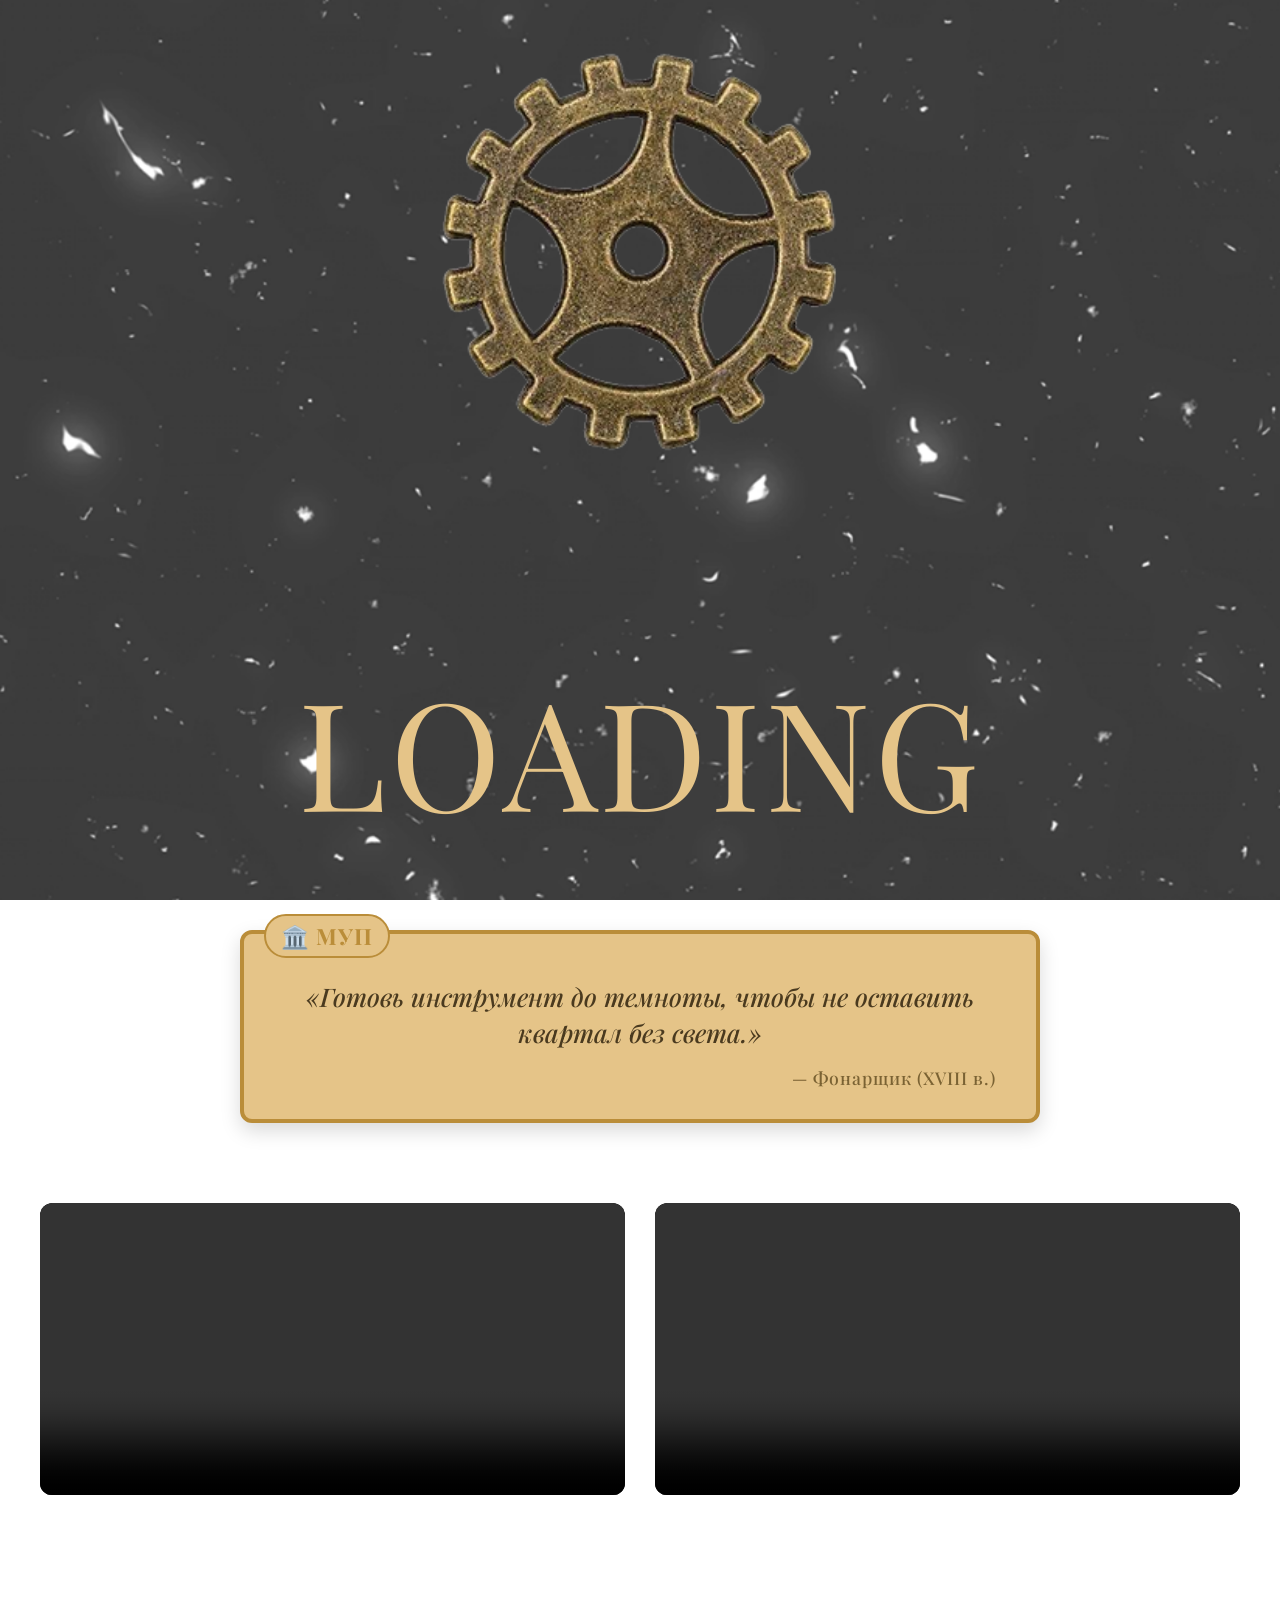
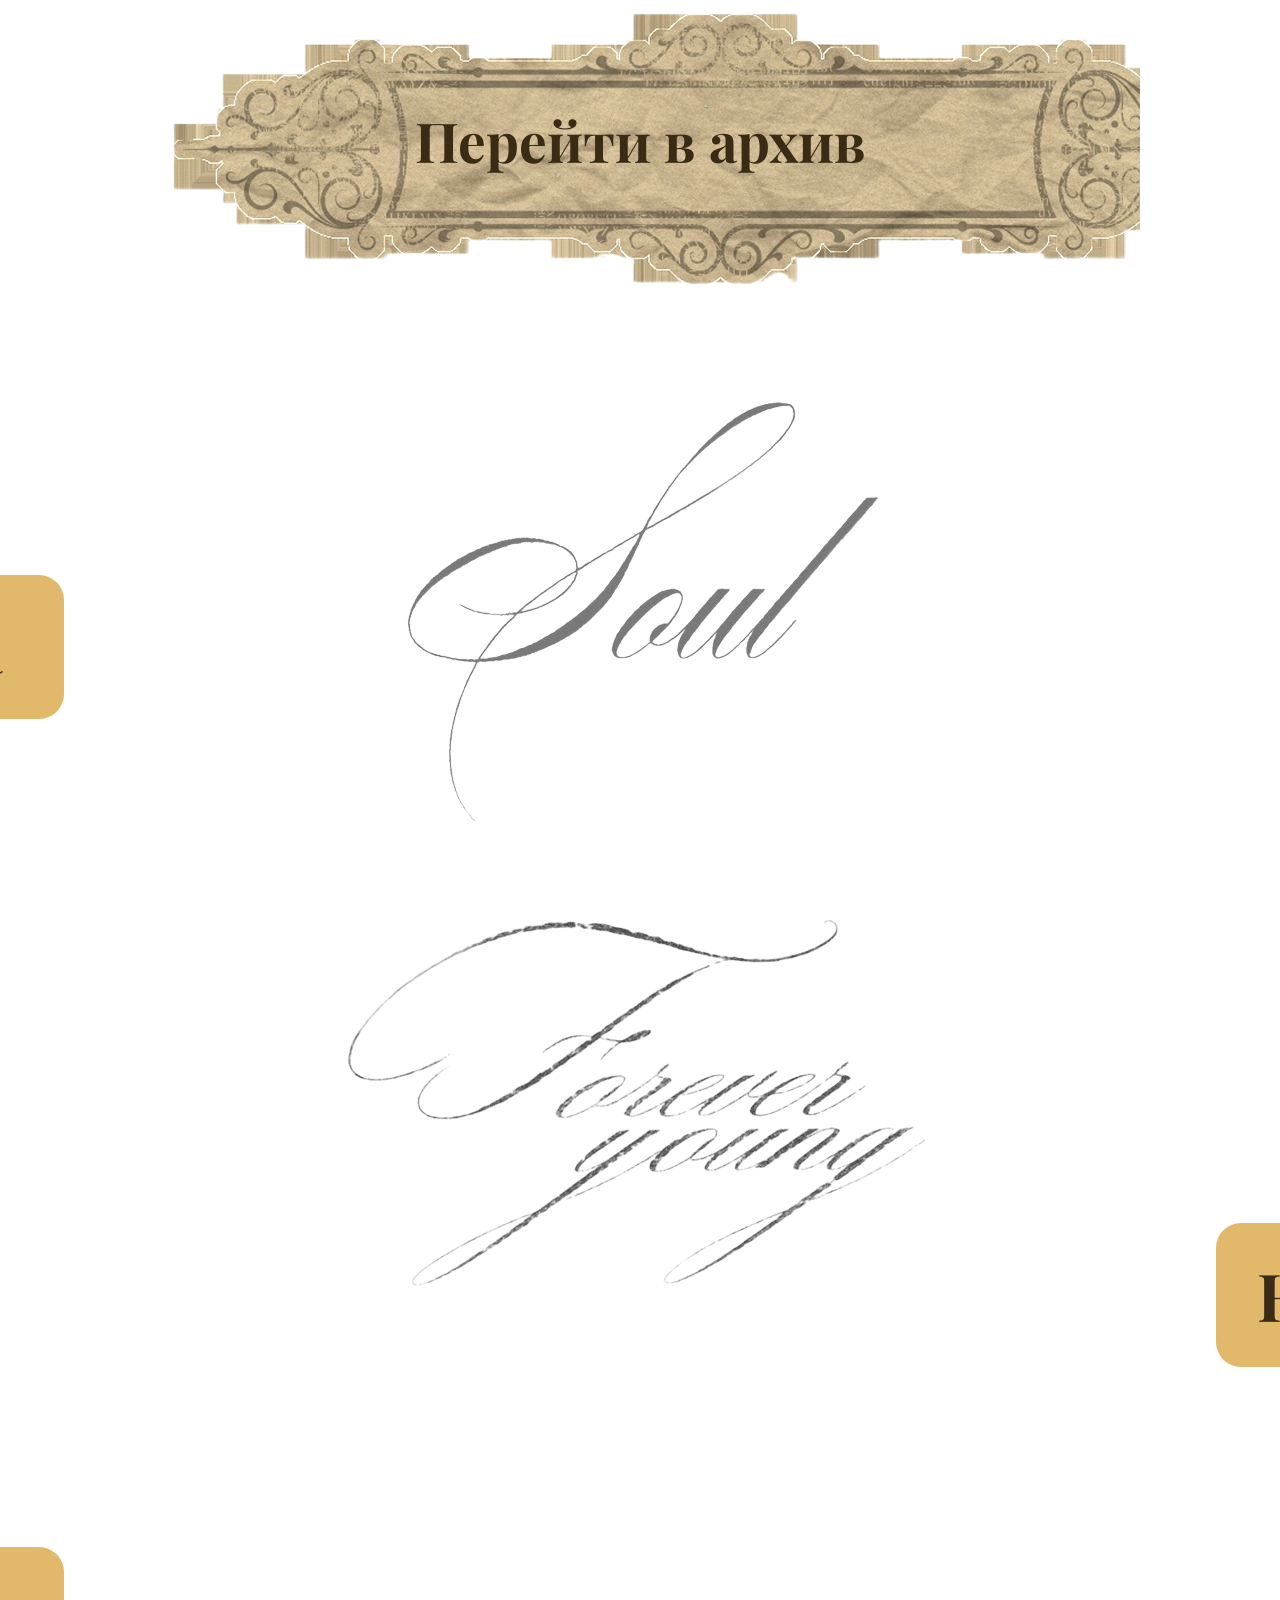
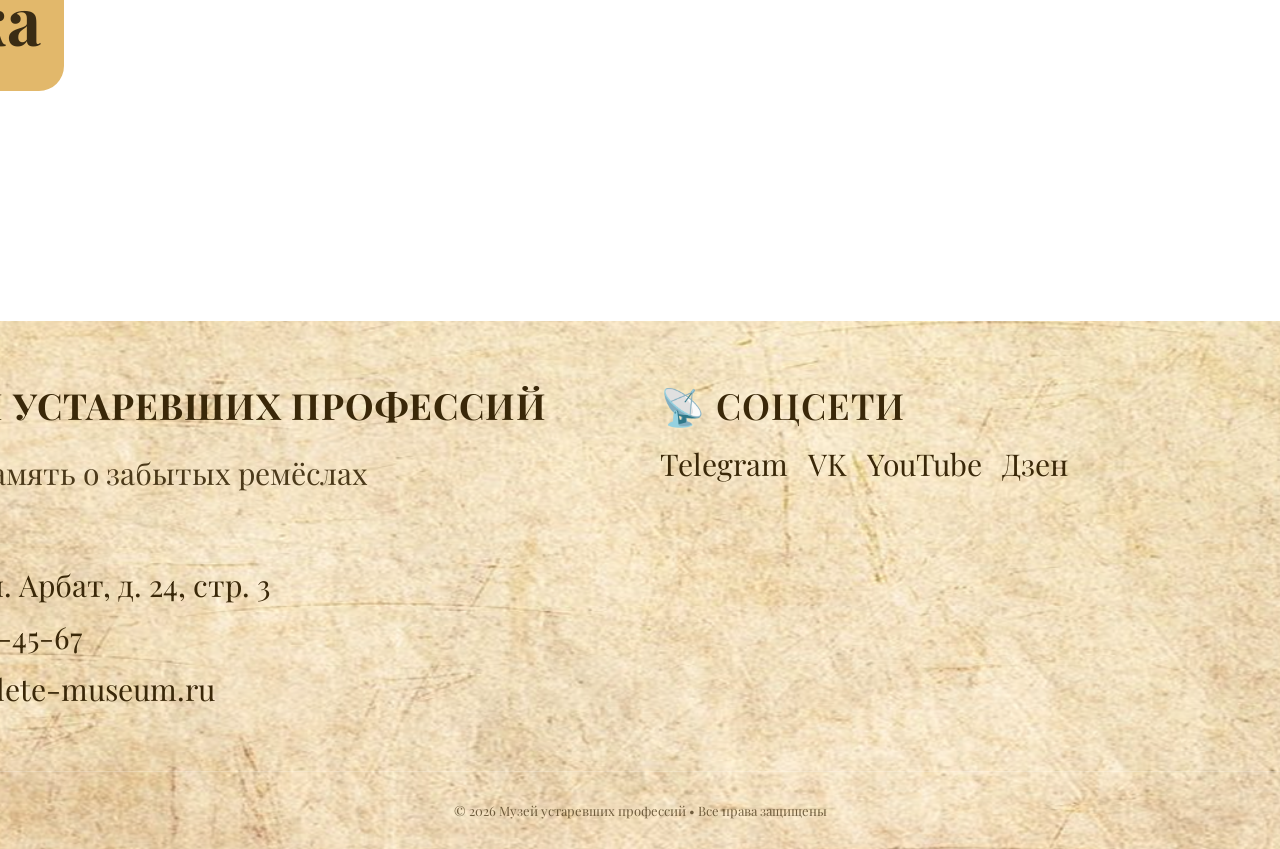
==== commit 64f0f137: "Add files via upload" ====
--- a/index.html
+++ b/index.html
@@ -10,6 +10,14 @@
        <link rel="stylesheet" href="podpiska.css">
 </head>
 <body>
+
+<!-- типа загрузка -->
+<div class="preloader" id="preloader">
+    <div class="gear"></div>
+    <div class="loading-text">LOADING</div>
+</div>
+
+
         <div class="main-container">
         <div class="image-container">
             <img src="pomexi.png" alt="фото помехов">
@@ -111,48 +119,84 @@
     </div>
 </div>
 
-    <footer>
-     <div class="museum-hero">
-    <div class="content-wrapper">
-      <div class="columns-layout">
+
+     <footer class="footer">
+    <div class="footer-columns">
+        <div class="footer-left">
+            <div class="footer-title">🏛️ МУЗЕЙ УСТАРЕВШИХ ПРОФЕССИЙ</div>
+            <div class="footer-description">
+                Сохраняем память о забытых ремёслах<br>
+                с 2002 года.
+            </div>
+            <ul class="footer-contacts">
+                <li>📍 Москва, ул. Арбат, д. 24, стр. 3</li>
+                <li>📞 +7 (495) 123-45-67</li>
+                <li>✉️ info@obsolete-museum.ru</li>
+            </ul>
+        </div>
+
+       
+        <div class="footer-right">
+            <div class="social-title">📡 СОЦСЕТИ</div>
+            <div class="social-icons">
+                <a href="#">Telegram</a>
+                <a href="#">VK</a>
+                <a href="#">YouTube</a>
+                <a href="#">Дзен</a>
+            </div>
+
+        </div>
+    </div>
+
+    <div class="footer-bottom">
+        © 2026 Музей устаревших профессий • Все права защищены
+    </div>
+
+    </footer> 
+
+<script>
+
+ window.addEventListener('load', function() {
+        setTimeout(function() {
+            const preloader = document.getElementById('preloader');
+            const mainContent = document.querySelector('.main-content');
+            
+            preloader.classList.add('hide');
+            
+            if (mainContent) {
+                mainContent.style.opacity = '1';
+                mainContent.style.transition = 'opacity 0.5s ease';
+            }
+            
+            setTimeout(function() {
+                preloader.style.display = 'none';
+            }, 500);
+        }, 4000); 
+    });
+
   
-        <div class="col-left">
-          <h1>МУЗЕЙ УСТАРЕВШИХ ПРОФЕССИЙ</h1>
-          <h2>СОХРАНЯЕМ ПАМЯТЬ О ЗАБЫТЫХ РЕМЁСЛАХ</h2>
-          <h3>С 2002 ГОДА.</h3>
-          
-          <div class="contact-block">
-
-            <div class="contact-item addr-line">
-              <span class="addr-dash">—</span> 
-              <strong class="addr-bold">МОСКВА, УЛ. АРБАТ, Д. 24, СТР. 3</strong>
-            </div>
-            <div class="contact-item">+7 (495) 123-45-67</div>
-            <div class="contact-item">
-              <a href="mailto:INFO@OBSOLETE-MUSEUM.RU">INFO@OBSOLETE-MUSEUM.RU</a>
-            </div>
-          </div>
-
-        <div class="col-right">
-          <h4>СОЦСЕТИ</h4>
-          <div class="social-grid">
-            <a href="#" class="social-link">[TELEGRAM]</a>
-            <a href="#" class="social-link">[VK]</a>
-            <a href="#" class="social-link">[YOUTUBE]</a>
-            <a href="#" class="social-link">[ДЗЕН]</a>
-          </div>
-          
-          <div class="archive-block">
-            <div class="archive-title">АРХИВНЫЙ ВЕСТНИК</div>
-            <div class="subscribe-text">ПОДПИШИТЕСЬ НА НОВОСТИ МУЗЕЯ</div>
-          </div>
-        </div>
-      </div>
-    </div>
-  </div>
-    </footer> 
-
-<figure>
+  window.addEventListener('scroll', () => {
+    const scrollY = window.scrollY;
+    const soul = document.querySelector('.soul');
+    const fy = document.querySelector('.FY');
+    
+    if (soul && fy) {
+    
+      soul.style.transform = `translateX(${scrollY * 0.2}px)`;
+      fy.style.transform = `translateX(-${scrollY * 0.2}px)`;
+    }
+  });
+
+
+  window.addEventListener('beforeunload', function() {
+    const allVideos = document.querySelectorAll('video');
+    allVideos.forEach(video => {
+      video.pause();
+    });
+  });
+
+
+</script>
 
     <script src="citata.js"></script>
     <script src="afisha.js"></script>
--- a/style.css
+++ b/style.css
@@ -19,6 +19,59 @@
             background-repeat: no-repeat;
             text-decoration: none;
         }
+
+        .preloader {
+            position: fixed;
+            top: 0;
+            left: 0;
+            width: 100%;
+            height: 100%;
+            background-image: url('pomexi.png');
+            background-size: cover;
+            background-position: center;
+            background-repeat: no-repeat;
+            z-index: 9999;
+            display: flex;
+            flex-direction: column;
+            justify-content: center;
+            align-items: center;
+            transition: opacity 0.5s ease;
+        }
+
+        .loading-text {
+            font-family: 'Playfair Display', serif;
+            font-size: 150px;
+            color: #E5C488;
+            letter-spacing: 4px;
+            margin-top: 150px; 
+            text-align: center;
+        }
+
+        .gear {
+            width: 500px;
+            height: 500px;
+            background-image: url('shesterenka.png');
+            background-size: contain;
+            background-repeat: no-repeat;
+            background-position: center;
+            animation: slowSpin 3s linear infinite;
+            margin-top: -50px; /* отрегулируйте положение */
+        }
+
+        @keyframes slowSpin {
+            from {
+                transform: rotate(0deg);
+            }
+            to {
+                transform: rotate(360deg);
+            }
+        }
+
+        .preloader.hide {
+            opacity: 0;
+            visibility: hidden;
+        }
+
 
         .content-wrapper {
             width: 100%;
@@ -229,15 +282,7 @@
             
         }
 
-        .soul {
-        position: relative;
-        left: 20cm;   
-        }
-
-        .FY {
-         position: relative;
-        right: 20cm;    
-        }
+    
 
         .button2 {
             position: relative;
@@ -293,100 +338,121 @@
         }
 
         /* подвал доделать */
+              
         .footer {
-            position: relative;
-            width: 100vw;
-            height: 50vh;
             background-image: url('podval.png');
-            background-size: cover;      
+            background-size: cover;
             background-position: center;
             background-repeat: no-repeat;
-            margin-top: auto;
-        }
-
-       
-        .footer-grid {
-            display: grid;
-            grid-template-columns: 1fr 1fr;
+            color: #3A2809;
+            padding: 60px 80px 30px 80px;
+            font-family: 'Playfair Display', serif;
+            margin-top: 50px;
+        }
+
+        
+        .footer-columns {
+            display: flex;
+            flex-wrap: wrap;
+            justify-content: space-between;
             gap: 40px;
             margin-bottom: 50px;
-        }
-
-        
-        .left-col .museum-title {
-            margin-bottom: 30px;
-        }
-        .left-col h1 {
-            font-size: 38px;
-            font-weight: bold;
-            letter-spacing: 3px;
-            text-transform: uppercase;
-            color: #2C2210;
+            min-height: 30vh;
+            min-width: 184vh;
+        }
+
+        
+        .footer-left {
+            flex: 1;
+            min-width: 250px;
+        }
+
+       
+        .footer-right {
+            flex: 1;
+            min-width: 250px;
+        }
+
+        
+        .footer-title {
+            font-size: 36px;
+            font-weight: 700;
+            margin-bottom: 20px;
+            letter-spacing: 1px;
+        }
+
+        
+        .footer-description {
+            font-size: 30px;
+            line-height: 1.6;
+            margin-bottom: 20px;
+            opacity: 0.9;
+        }
+
+        .footer-contacts {
+            list-style: none;
+            margin-top: 20px;
+        }
+
+        .footer-contacts li {
+            margin-bottom: 12px;
+            font-size: 30px;
+            display: flex;
+            align-items: center;
+            gap: 10px;
+        }
+
+       
+        .social-title {
+            font-size: 36px;
+            font-weight: 600;
             margin-bottom: 15px;
-        }
-        .left-col h2 {
-            font-size: 24px;
-            font-weight: normal;
-            font-style: italic;
-            color: #3A2C14;
+            letter-spacing: 1px;
+        }
+
+        .social-icons {
+            display: flex;
+            flex-wrap: wrap;
+            gap: 20px;
+            margin-bottom: 40px;
+        }
+
+        .social-icons a {
+            color: #3A2809;
+            text-decoration: none;
+            font-size: 30px;
+            transition: opacity 0.3s;
+        }
+
+        .social-icons a:hover {
+            opacity: 0.7;
+        }
+
+        
+        .newsletter-title {
+            font-size: 18px;
+            font-weight: 600;
             margin-bottom: 10px;
         }
-        .left-col h3 {
-            font-size: 20px;
-            font-weight: normal;
-            color: #4A3A1A;
-            margin-bottom: 35px;
-        }
-        .contacts {
-            font-size: 18px;
-            line-height: 1.8;
-            color: #2C2210;
-        }
-        .contacts p {
-            margin: 8px 0;
-        }
-        
-        .right-col .social-links {
-            margin-bottom: 30px;
-            font-size: 20px;
-            font-weight: bold;
-            letter-spacing: 1px;
-            color: #2C2210;
-            border-bottom: 1px solid #8B7355;
-            display: inline-block;
-            padding-bottom: 8px;
-            margin-bottom: 20px;
-        }
-        .right-col .social-item {
-            font-size: 18px;
-            margin: 15px 0;
-            color: #3A2C14;
-        }
-        .right-col .social-item strong {
-            font-weight: bold;
-            color: #2C2210;
-        }
-        .newsletter {
-            margin-top: 30px;
-            font-size: 18px;
-            font-style: italic;
-            background: rgba(139, 115, 85, 0.15);
-            padding: 15px 20px;
-            border-left: 4px solid #8B7355;
-        }
-        .newsletter p {
-            margin: 5px 0;
-        }
-
-        .copyright {
-            text-align: center;
-            border-top: 1px solid #8B7355;
+
+        .newsletter-text {
+            font-size: 14px;
+            margin-bottom: 15px;
+            opacity: 0.8;
+        }
+
+      
+    
+        /* Нижний колонтитул с копирайтом */
+        .footer-bottom {
+            text-align: center;
             padding-top: 30px;
-            font-size: 14px;
-            letter-spacing: 1px;
-            color: #2C2210;
-        }
-
+            border-top: 1px solid rgba(255, 255, 255, 0.3);
+            font-size: 13px;
+            opacity: 0.7;
+        }
+
+        
                 /* МОДАЛКА */
         .modal {
             display: none; 
@@ -400,6 +466,7 @@
             backdrop-filter: blur(3px);
             justify-content: center;
             align-items: center;
+            
         }
 
         
